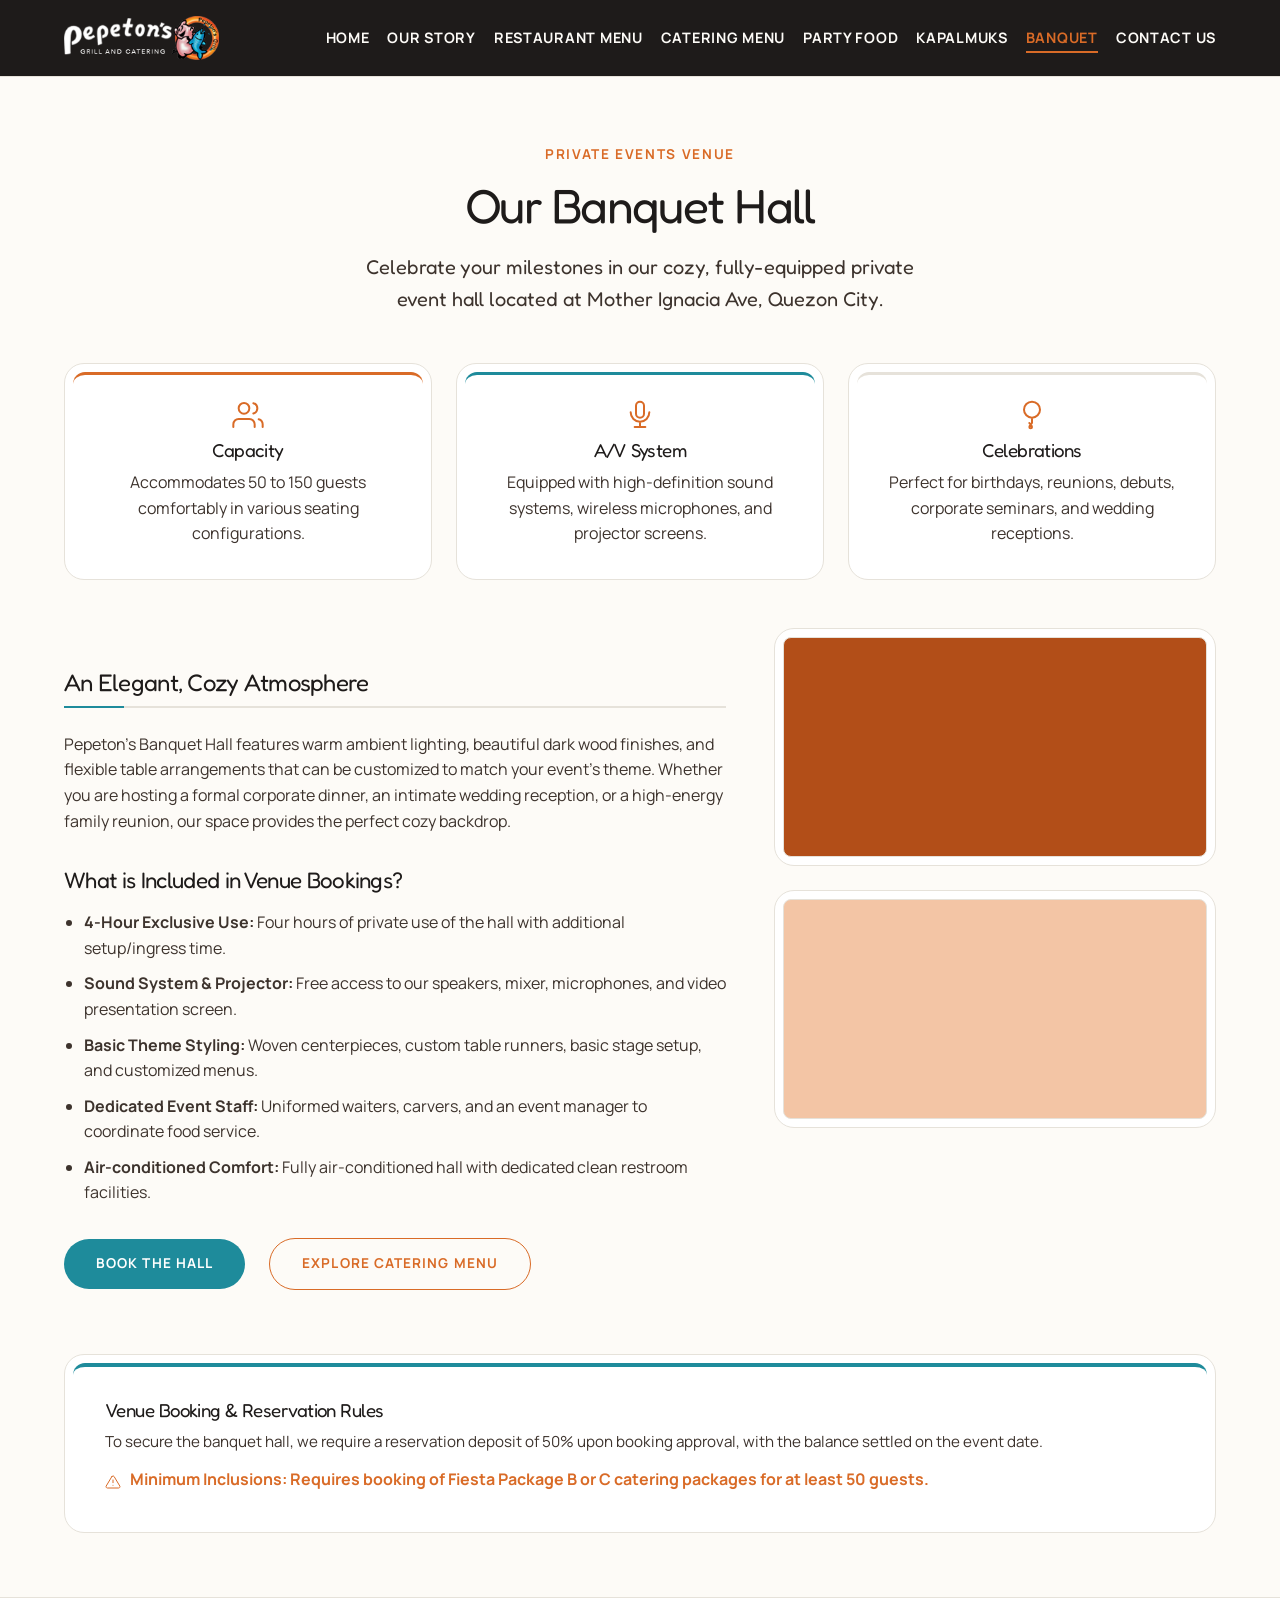
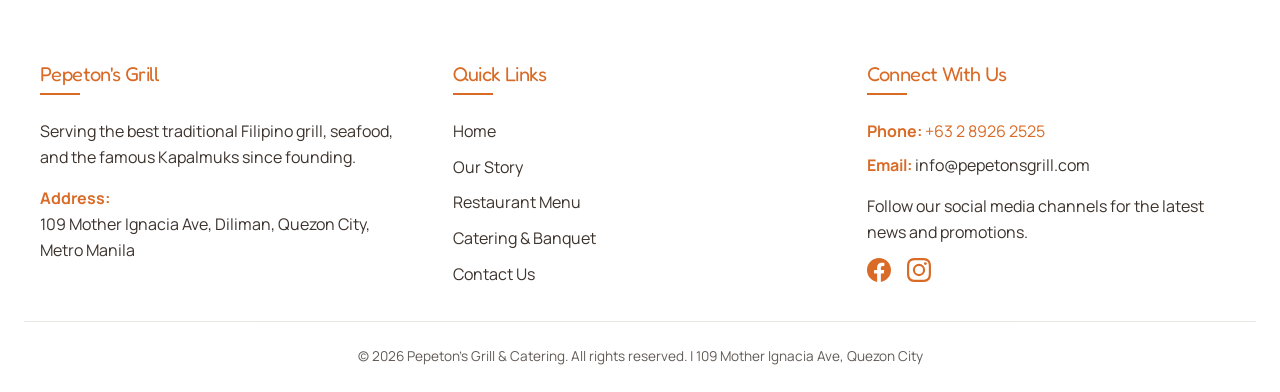
==== banquet.html @ 1246f4df "first commit" ====
<!DOCTYPE html>
<html lang="en">
<head>
  <meta charset="UTF-8">
  <meta name="viewport" content="width=device-width, initial-scale=1.0">
  <title>Banquet Hall & Event Hosting | Pepeton's Quezon City</title>
  <meta name="description" content="Host your private events at Pepeton's Banquet Hall in Quezon City. Perfect for debuts, reunions, seminars, and wedding banquets. Capacity up to 150 guests.">
  
  <link rel="preconnect" href="https://fonts.googleapis.com">
  <link rel="preconnect" href="https://fonts.gstatic.com" crossorigin>
  <link href="https://fonts.googleapis.com/css2?family=Fredoka:wght@400;600;700&family=Manrope:wght@400;700&display=swap" rel="stylesheet">
  
  <link rel="stylesheet" href="css/style.css">
</head>
<body>

  <!-- Top Sticky Header -->
  <header>
    <div class="nav-container">
      <a href="index.html" class="nav-logo" id="headerLogoLink">
        <img src="assets/logo.png" alt="Pepeton's Logo">
      </a>
      
      <button class="mobile-nav-toggle" id="mobileNavToggle" aria-label="Toggle navigation">
        <span></span>
        <span></span>
        <span></span>
      </button>

      <ul class="nav-links" id="navLinks">
        <li><a href="index.html">Home</a></li>
        <li><a href="our-story.html">Our Story</a></li>
        <li><a href="menu/restaurant.html">Restaurant Menu</a></li>
        <li><a href="menu/catering.html">Catering Menu</a></li>
        <li><a href="menu/party-food.html">Party Food</a></li>
        <li><a href="kapalmuks.html">Kapalmuks</a></li>
        <li><a href="banquet.html" class="active">Banquet</a></li>
        <li><a href="contact.html">Contact Us</a></li>
      </ul>
    </div>
  </header>

  <!-- Page Content -->
  <main>
    <section style="text-align: center; margin-bottom: 48px;">
      <span class="text-gold text-uppercase-label">Private Events Venue</span>
      <h1 style="font-size: 3rem; margin-top: 8px;">Our Banquet Hall</h1>
      <p style="font-family: var(--font-display); font-size: 1.25rem; max-width: 600px; margin: 16px auto 0; color: var(--color-body-cream);">
        Celebrate your milestones in our cozy, fully-equipped private event hall located at Mother Ignacia Ave, Quezon City.
      </p>
    </section>

    <!-- Venue Capacity & Stats -->
    <section class="content-grid" style="grid-template-columns: repeat(auto-fit, minmax(280px, 1fr)); gap: 24px; margin-bottom: 48px;">
      <div class="bezel-wrapper">
        <div class="card" style="text-align: center; padding: 24px; border-top: 3px solid var(--color-header-gold) !important; align-items: center;">
          <svg viewBox="0 0 24 24" fill="none" stroke="currentColor" stroke-width="1.5" stroke-linecap="round" stroke-linejoin="round" style="width: 32px; height: 32px; color: var(--color-header-gold); margin-bottom: 8px;"><path d="M17 21v-2a4 4 0 0 0-4-4H5a4 4 0 0 0-4 4v2M9 11a4 4 0 1 0 0-8 4 4 0 0 0 0 8zM23 21v-2a4 4 0 0 0-3-3.87M16 3.13a4 4 0 0 1 0 7.75"/></svg>
          <h3>Capacity</h3>
          <p style="margin-top: 8px;">Accommodates 50 to 150 guests comfortably in various seating configurations.</p>
        </div>
      </div>
      <div class="bezel-wrapper">
        <div class="card" style="text-align: center; padding: 24px; border-top: 3px solid var(--color-section-red) !important; align-items: center;">
          <svg viewBox="0 0 24 24" fill="none" stroke="currentColor" stroke-width="1.5" stroke-linecap="round" stroke-linejoin="round" style="width: 32px; height: 32px; color: var(--color-header-gold); margin-bottom: 8px;"><rect x="9" y="2" width="6" height="12" rx="3"/><path d="M5 10a7 7 0 0 0 14 0M12 17v4M8 21h8"/></svg>
          <h3>A/V System</h3>
          <p style="margin-top: 8px;">Equipped with high-definition sound systems, wireless microphones, and projector screens.</p>
        </div>
      </div>
      <div class="bezel-wrapper">
        <div class="card" style="text-align: center; padding: 24px; border-top: 3px solid var(--color-brown-mid) !important; align-items: center;">
          <svg viewBox="0 0 24 24" fill="none" stroke="currentColor" stroke-width="1.5" stroke-linecap="round" stroke-linejoin="round" style="width: 32px; height: 32px; color: var(--color-header-gold); margin-bottom: 8px;"><path d="M12 14a6 6 0 1 0 0-12 6 6 0 0 0 0 12zM12 14v4M12 18s-2 2-2 3c0 .5.5 1 1 1s1-.5 1-1c0-1-2-3-2-3"/></svg>
          <h3>Celebrations</h3>
          <p style="margin-top: 8px;">Perfect for birthdays, reunions, debuts, corporate seminars, and wedding receptions.</p>
        </div>
      </div>
    </section>

    <!-- Venue Details & Image Placeholders (Respecting blank placeholders request) -->
    <section class="content-grid" style="grid-template-columns: 1.2fr 0.8fr; gap: 48px; align-items: start; margin-bottom: 64px;">
      <div>
        <h2 class="menu-section-title">An Elegant, Cozy Atmosphere</h2>
        <p style="margin-bottom: 20px;">
          Pepeton's Banquet Hall features warm ambient lighting, beautiful dark wood finishes, and flexible table arrangements that can be customized to match your event's theme. Whether you are hosting a formal corporate dinner, an intimate wedding reception, or a high-energy family reunion, our space provides the perfect cozy backdrop.
        </p>

        <h3 style="margin: 32px 0 16px; font-size: 1.4rem;">What is Included in Venue Bookings?</h3>
        <ul style="margin-bottom: 32px; padding-left: 20px;">
          <li style="margin-bottom: 10px;"><strong>4-Hour Exclusive Use:</strong> Four hours of private use of the hall with additional setup/ingress time.</li>
          <li style="margin-bottom: 10px;"><strong>Sound System & Projector:</strong> Free access to our speakers, mixer, microphones, and video presentation screen.</li>
          <li style="margin-bottom: 10px;"><strong>Basic Theme Styling:</strong> Woven centerpieces, custom table runners, basic stage setup, and customized menus.</li>
          <li style="margin-bottom: 10px;"><strong>Dedicated Event Staff:</strong> Uniformed waiters, carvers, and an event manager to coordinate food service.</li>
          <li style="margin-bottom: 10px;"><strong>Air-conditioned Comfort:</strong> Fully air-conditioned hall with dedicated clean restroom facilities.</li>
        </ul>

        <div style="display: flex; gap: 24px; align-items: center;">
          <a href="contact.html?type=banquet" class="btn btn-primary">Book the Hall</a>
          <a href="menu/catering.html" class="btn btn-secondary">Explore Catering Menu</a>
        </div>
      </div>

      <!-- Photo Gallery Blank Placeholders -->
      <div style="display: flex; flex-direction: column; gap: 24px;">
        <div class="bezel-wrapper">
          <div class="image-placeholder" style="min-height: 220px; background-color: #B24E18;"></div>
        </div>

        <div class="bezel-wrapper">
          <div class="image-placeholder" style="min-height: 220px; background-color: #F3C5A5;"></div>
        </div>
      </div>
    </section>

    <!-- Booking Guidelines Card -->
    <div class="bezel-wrapper">
      <section class="card" style="border-top: 4px solid var(--color-section-red) !important; margin-bottom: 0; background-color: var(--color-maroon-bg);">
        <h3>Venue Booking & Reservation Rules</h3>
        <p style="margin-top: 8px; font-size: 0.95rem;">
          To secure the banquet hall, we require a reservation deposit of 50% upon booking approval, with the balance settled on the event date.
        </p>
        <p style="margin-top: 12px; font-weight: bold; color: var(--color-header-gold);">
          <svg viewBox="0 0 24 24" fill="none" stroke="currentColor" stroke-width="1.5" stroke-linecap="round" stroke-linejoin="round" style="width: 16px; height: 16px; color: var(--color-header-gold); display: inline-block; vertical-align: text-bottom; margin-right: 6px;"><path d="M10.29 3.86L1.82 18a2 2 0 0 0 1.71 3h16.94a2 2 0 0 0 1.71-3L13.71 3.86a2 2 0 0 0-3.42 0zM12 9v4M12 17h.01"/></svg> Minimum Inclusions: Requires booking of Fiesta Package B or C catering packages for at least 50 guests.
        </p>
      </section>
    </div>
  </main>

  <!-- Footer -->
  <footer>
    <div class="footer-grid">
      <div class="footer-col">
        <h3 class="text-gold">Pepeton's Grill</h3>
        <p>Serving the best traditional Filipino grill, seafood, and the famous Kapalmuks since founding.</p>
        <p style="margin-top: 16px;"><strong class="text-gold">Address:</strong><br>109 Mother Ignacia Ave, Diliman, Quezon City, Metro Manila</p>
      </div>
      
      <div class="footer-col">
        <h3 class="text-gold">Quick Links</h3>
        <ul>
          <li><a href="index.html">Home</a></li>
          <li><a href="our-story.html">Our Story</a></li>
          <li><a href="menu/restaurant.html">Restaurant Menu</a></li>
          <li><a href="menu/catering.html">Catering & Banquet</a></li>
          <li><a href="contact.html">Contact Us</a></li>
        </ul>
      </div>

      <div class="footer-col">
        <h3 class="text-gold">Connect With Us</h3>
        <p><strong class="text-gold">Phone:</strong> <a href="tel:+63289262525" class="text-gold">+63 2 8926 2525</a></p>
        <p><strong class="text-gold">Email:</strong> info@pepetonsgrill.com</p>
        <p style="margin-top: 16px;">Follow our social media channels for the latest news and promotions.</p>
        <p style="margin-top: 12px; display: flex; gap: 16px; align-items: center;">
          <a href="https://facebook.com" target="_blank" rel="noopener" class="text-gold" aria-label="Facebook" style="display: flex; align-items: center;">
            <svg viewBox="0 0 24 24" fill="currentColor" style="width: 24px; height: 24px; transition: transform 0.2s;" onmouseover="this.style.transform='scale(1.1)'" onmouseout="this.style.transform='scale(1)'">
              <path d="M24 12.073c0-6.627-5.373-12-12-12s-12 5.373-12 12c0 5.99 4.388 10.954 10.125 11.854v-8.385H7.078v-3.47h3.047V9.43c0-3.007 1.792-4.669 4.533-4.669 1.312 0 2.686.235 2.686.235v2.953H15.83c-1.491 0-1.956.925-1.956 1.874v2.25h3.328l-.532 3.47h-2.796v8.385C19.612 23.027 24 18.062 24 12.073z"/>
            </svg>
          </a>
          <a href="https://instagram.com" target="_blank" rel="noopener" class="text-gold" aria-label="Instagram" style="display: flex; align-items: center;">
            <svg viewBox="0 0 24 24" fill="currentColor" style="width: 24px; height: 24px; transition: transform 0.2s;" onmouseover="this.style.transform='scale(1.1)'" onmouseout="this.style.transform='scale(1)'">
              <path d="M12 2.163c3.204 0 3.584.012 4.85.07 3.252.148 4.771 1.691 4.919 4.919.058 1.265.069 1.645.069 4.849 0 3.205-.012 3.584-.069 4.849-.149 3.225-1.664 4.771-4.919 4.919-1.266.058-1.644.07-4.85.07-3.204 0-3.584-.012-4.849-.07-3.26-.149-4.771-1.699-4.919-4.92-.058-1.265-.07-1.644-.07-4.849 0-3.204.013-3.583.07-4.849.149-3.227 1.664-4.771 4.919-4.919 1.266-.057 1.645-.069 4.849-.069zM12 0C8.741 0 8.333.014 7.053.072 2.695.272.273 2.69.073 7.051.014 8.333 0 8.741 0 12c0 3.259.014 3.668.072 4.948.2 4.358 2.618 6.78 6.98 6.98 1.281.058 1.689.072 4.948.072 3.259 0 3.668-.014 4.948-.072 4.354-.2 6.782-2.618 6.979-6.98.059-1.28.073-1.689.073-4.948 0-3.259-.014-3.667-.072-4.947-.196-4.354-2.617-6.78-6.979-6.98C15.668.014 15.259 0 12 0zm0 5.838a6.162 6.162 0 1 0 0 12.324 6.162 6.162 0 0 0 0-12.324zM12 16a4 4 0 1 1 0-8 4 4 0 0 1 0 8zm6.406-11.845a1.44 1.44 0 1 0 0 2.881 1.44 1.44 0 0 0 0-2.881z"/>
            </svg>
          </a>
        </p>
      </div>
    </div>
    <div class="footer-bottom">
      &copy; 2026 Pepeton's Grill & Catering. All rights reserved. | 109 Mother Ignacia Ave, Quezon City
    </div>
  </footer>

  <script src="js/main.js"></script>
</body>
</html>
---- css/style.css ----
/* Core Design Tokens */
:root {
  /* Colors */
  --color-bg-dark: #FDFBF7; /* Premium off-white paper canvas */
  --color-maroon-bg: #FFFFFF; /* Pure white containers/header/footer */
  --color-brown-mid: #E6E2DA; /* Light warm-gray borders/dividers */
  --color-header-gold: #D96B27; /* Muted Logo Orange */
  --color-body-cream: #3D332D; /* Elegant dark charcoal-brown for readable text */
  --color-price-white: #1E1B1A; /* Very dark charcoal from logo background */
  --color-section-red: #1E8B9B; /* Muted Logo Fish Teal-Blue */
  --color-warm-orange: #D96B27; /* Muted Logo Orange */
  --color-heart-accent: #D67080; /* Muted Logo Pig Pink */
  --color-divider-brown: #C4B0A0; /* Soft sand divider */

  /* Spacing Scale (4pt base) */
  --space-xs: 4px;
  --space-sm: 8px;
  --space-md: 16px;
  --space-lg: 24px;
  --space-xl: 48px;
  --space-xxl: 64px;
  --space-xxxl: 96px;

  /* Fonts */
  --font-display: 'Fredoka', 'Manrope', sans-serif;
  --font-body: 'Manrope', sans-serif;

  /* Motion Curves */
  --motion-ease-standard: cubic-bezier(0.32, 0.72, 0, 1);



  /* Border Radii */
  --radius-sm: 4px;
  --radius-md: 8px;
  --radius-lg: 16px;
}

/* Global Reset & Base Styling */
* {
  box-sizing: border-box;
  margin: 0;
  padding: 0;
}

body {
  background-color: var(--color-bg-dark);
  color: var(--color-body-cream);
  font-family: var(--font-body);
  font-size: 16px;
  line-height: 1.6;
  -webkit-font-smoothing: antialiased;
  font-optical-sizing: auto;
  font-kerning: normal;
}

/* Typography Utility Classes */
h1, h2, h3, h4, h5, h6 {
  font-family: var(--font-display);
  font-weight: 400;
  color: var(--color-price-white);
  text-wrap: balance;
  letter-spacing: -0.03em;
  line-height: 1.25;
}

.text-price {
  color: var(--color-price-white);
  font-family: var(--font-display);
  font-weight: 400;
}

.text-gold {
  color: var(--color-header-gold);
}

.text-red {
  color: var(--color-section-red);
}

.text-uppercase-label {
  font-size: 0.85rem;
  font-weight: 700;
  letter-spacing: 0.12em; /* Open tracking for small uppercase labels */
  text-transform: uppercase;
}

a {
  color: inherit;
  text-decoration: none;
  transition: color 0.2s cubic-bezier(0.4, 0, 0.2, 1);
}

/* Keyboard Accessible Focus States */
a:focus-visible, 
button:focus-visible, 
input:focus-visible, 
select:focus-visible, 
textarea:focus-visible {
  outline: 2px solid var(--color-header-gold);
  outline-offset: 4px;
}

/* Prose Line Length Containment */
.container-prose {
  max-width: 70ch;
  margin-left: auto;
  margin-right: auto;
}

.container-prose p {
  margin-bottom: var(--space-md);
}

/* Header & Navigation */
header {
  position: sticky;
  top: 0;
  z-index: 100;
  background-color: var(--color-price-white);
  border-bottom: 1px solid var(--color-brown-mid);
}

.nav-container {
  display: flex;
  justify-content: space-between;
  align-items: center;
  max-width: 1200px;
  margin: 0 auto;
  padding: var(--space-md) var(--space-lg);
}

.nav-logo {
  display: flex;
  align-items: center;
  transition: transform 0.3s var(--motion-ease-standard);
}

.nav-logo:hover {
  transform: scale(1.02);
}

.nav-logo img {
  height: 44px; /* Slightly smaller to fit inside the padded badge */
  width: auto;
  display: block;
}

.nav-links {
  display: flex;
  gap: 18px;
  list-style: none;
  align-items: center;
}

.nav-links a {
  color: var(--color-bg-dark);
  font-size: 0.9rem;
  font-weight: 700;
  text-transform: uppercase;
  letter-spacing: 0.05em;
  padding: var(--space-xs) 0;
  border-bottom: 2px solid transparent;
  white-space: nowrap;
}

.nav-links a:hover,
.nav-links a.active {
  color: var(--color-header-gold);
  border-bottom-color: var(--color-header-gold);
}

/* Mobile Nav Toggle */
.mobile-nav-toggle {
  display: none;
  background: none;
  border: none;
  cursor: pointer;
  padding: var(--space-sm);
}

.mobile-nav-toggle span {
  display: block;
  width: 24px;
  height: 2px;
  background-color: var(--color-header-gold);
  margin: 5px 0;
  transition: 0.3s;
}

/* Page Layouts & Containers */
main {
  max-width: 1200px;
  margin: 0 auto;
  padding: var(--space-xxl) var(--space-lg);
}

section {
  margin-bottom: var(--space-xxl);
}

/* Footer styling */
footer {
  background-color: var(--color-maroon-bg);
  border-top: 1px solid var(--color-brown-mid);
  padding: var(--space-xxl) var(--space-lg) var(--space-lg);
}

.footer-grid {
  display: grid;
  grid-template-columns: repeat(auto-fit, minmax(250px, 1fr));
  gap: 40px;
  max-width: 1200px;
  margin: 0 auto;
}

.footer-col h3 {
  font-size: 1.25rem;
  margin-bottom: var(--space-lg);
  position: relative;
  padding-bottom: var(--space-sm);
}

.footer-col h3::after {
  content: '';
  position: absolute;
  left: 0;
  bottom: 0;
  width: 40px;
  height: 2px;
  background-color: var(--color-header-gold);
}

.footer-col p, .footer-col ul {
  color: var(--color-body-cream);
  margin-bottom: var(--space-sm);
}

.footer-col ul {
  list-style: none;
}

.footer-col ul li {
  margin-bottom: 10px;
}

.footer-col ul li a:hover {
  color: var(--color-header-gold);
}

.footer-bottom {
  text-align: center;
  padding-top: var(--space-lg);
  margin-top: var(--space-lg);
  border-top: 1px solid var(--color-brown-mid);
  font-size: 0.85rem;
  color: var(--color-body-cream);
  opacity: 0.8;
}

/* Interactive Components */
.btn {
  display: inline-block;
  font-family: var(--font-body);
  font-size: 0.85rem;
  font-weight: 700;
  text-transform: uppercase;
  letter-spacing: 0.08em;
  padding: 14px 32px;
  border-radius: 50px; /* Fully rounded pill per high-end design */
  cursor: pointer;
  text-align: center;
  transition: all 0.4s var(--motion-ease-standard);
  border: none;
}

.btn-primary {
  background-color: var(--color-section-red);
  color: #FFFFFF;
}

.btn-primary:hover {
  background-color: var(--color-warm-orange);
  transform: scale(1.02);
}

.btn-primary:active {
  transform: scale(0.98);
}

.btn-secondary {
  background-color: transparent;
  color: var(--color-header-gold);
  border: 1px solid var(--color-header-gold);
}

.btn-secondary:hover {
  background-color: var(--color-header-gold);
  color: var(--color-bg-dark);
  transform: scale(1.02);
}

.btn-secondary:active {
  transform: scale(0.98);
}

.image-placeholder {
  display: flex;
  flex-direction: column;
  align-items: center;
  justify-content: center;
  background-color: var(--color-maroon-bg);
  border: 1px solid var(--color-brown-mid);
  border-radius: var(--radius-md);
  padding: 0;
  text-align: center;
  min-height: 250px;
  width: 100%;
  position: relative;
  overflow: hidden;
  transition: border-color 0.2s;
}

.image-placeholder:hover {
  border-color: var(--color-header-gold);
}


/* Hero Section */
.hero {
  display: grid;
  grid-template-columns: 1fr 1fr;
  gap: var(--space-xl);
  align-items: center;
  padding: var(--space-xl) 0;
  border-bottom: 1px solid var(--color-brown-mid);
}

.hero-content h1 {
  font-size: clamp(2.5rem, 6vw, 4.5rem);
  margin-bottom: var(--space-lg);
  line-height: 1.1;
}

.hero-tagline {
  font-size: 1.25rem;
  color: var(--color-body-cream);
  margin-bottom: var(--space-xl);
  font-family: var(--font-display);
}

.hero-actions {
  display: flex;
  gap: var(--space-md);
  flex-wrap: wrap;
  margin-bottom: var(--space-xl);
}

.hero-operating-info {
  display: flex;
  gap: var(--space-lg);
  font-size: 0.9rem;
  border-top: 1px solid var(--color-brown-mid);
  padding-top: var(--space-lg);
  opacity: 0.9;
}

/* Cards & Layouts */
.content-grid {
  display: grid;
  grid-template-columns: repeat(auto-fit, minmax(320px, 1fr));
  gap: var(--space-lg);
}

.card {
  background-color: var(--color-maroon-bg);
  border: 1px solid var(--color-brown-mid);
  border-radius: var(--radius-md);
  padding: 32px;
  display: flex;
  flex-direction: column;
  transition: transform 0.4s var(--motion-ease-standard), border-color 0.4s var(--motion-ease-standard);
}

.card:hover {
  transform: translateY(-4px);
  border-color: var(--color-header-gold);
}

.card-title {
  margin-bottom: var(--space-md);
  font-size: 1.4rem;
}

.card-content {
  flex-grow: 1;
  margin-bottom: var(--space-lg);
}

/* Menus & Lists */
.menu-tabs {
  display: flex;
  justify-content: center;
  gap: var(--space-md);
  margin-bottom: 40px;
  flex-wrap: wrap;
  border-bottom: 1px solid var(--color-brown-mid);
  padding-bottom: var(--space-md);
}

.menu-tab-btn {
  background: none;
  border: none;
  font-family: var(--font-body);
  font-size: 1rem;
  font-weight: 700;
  color: var(--color-body-cream);
  padding: var(--space-sm) var(--space-md);
  cursor: pointer;
  transition: 0.2s;
  border-bottom: 2px solid transparent;
}

.menu-tab-btn.active,
.menu-tab-btn:hover {
  color: var(--color-header-gold);
  border-bottom-color: var(--color-header-gold);
}

.menu-section-title {
  margin: 40px 0 var(--space-lg);
  border-bottom: 2px solid var(--color-brown-mid);
  padding-bottom: var(--space-sm);
  position: relative;
}

.menu-section-title::after {
  content: '';
  position: absolute;
  left: 0;
  bottom: -2px;
  width: 60px;
  height: 2px;
  background-color: var(--color-section-red);
}

.menu-grid {
  display: grid;
  grid-template-columns: 1fr 1fr;
  gap: var(--space-lg);
}

.menu-item {
  display: flex;
  justify-content: space-between;
  gap: var(--space-md);
  border-bottom: 1px dashed var(--color-brown-mid);
  padding-bottom: var(--space-md);
  margin-bottom: var(--space-md);
}

.menu-item-info {
  flex-grow: 1;
  max-width: 80%;
}

.menu-item-name {
  font-family: var(--font-display);
  font-size: 1.15rem;
  color: var(--color-price-white);
  margin-bottom: var(--space-xs);
}

.menu-item-desc {
  font-size: 0.9rem;
  opacity: 0.85;
}

.menu-item-price {
  font-size: 1.15rem;
  font-weight: 700;
  white-space: nowrap;
}

/* Catering and Banquet Package Tiers */
.package-card {
  border-top: 4px solid var(--color-header-gold);
}

.package-price {
  font-size: 2rem;
  color: var(--color-header-gold);
  margin: var(--space-md) 0;
  font-family: var(--font-display);
}

.package-features {
  list-style: none;
  margin-bottom: var(--space-lg);
}

.package-features li {
  margin-bottom: 10px;
  padding-left: 24px;
  position: relative;
}

.package-features li::before {
  content: '✓';
  position: absolute;
  left: 0;
  color: var(--color-header-gold);
  font-weight: bold;
}

/* Contact Form & Input Styles */
.contact-container {
  display: grid;
  grid-template-columns: 1fr 1fr;
  gap: var(--space-xl);
}

.form-group {
  margin-bottom: var(--space-lg);
}

.form-group label {
  display: block;
  font-family: var(--font-body);
  font-size: 0.9rem;
  font-weight: 700;
  text-transform: uppercase;
  letter-spacing: 0.05em;
  margin-bottom: var(--space-sm);
  color: var(--color-body-cream);
}

.form-control {
  width: 100%;
  background-color: var(--color-bg-dark);
  border: 1px solid var(--color-brown-mid);
  color: var(--color-body-cream);
  padding: 12px 16px;
  font-family: var(--font-body);
  font-size: 1rem;
  border-radius: var(--radius-sm);
  transition: border-color 0.2s;
}

.form-control:focus {
  outline: none;
  border-color: var(--color-header-gold);
}

select.form-control {
  appearance: none;
  background-image: url("data:image/svg+xml,%3Csvg xmlns='http://www.w3.org/2000/svg' width='12' height='12' fill='%23D96B27' viewBox='0 0 16 16'%3E%3Cpath d='M7.247 11.14 2.451 5.658C1.885 5.013 2.345 4 3.204 4h9.592a1 1 0 0 1 .753 1.659l-4.796 5.48a1 1 0 0 1-1.506 0z'/%3E%3C/svg%3E");
  background-repeat: no-repeat;
  background-position: calc(100% - 16px) center;
  padding-right: 40px;
}

.alert-success {
  background-color: var(--color-maroon-bg);
  border: 1px solid var(--color-header-gold);
  color: var(--color-body-cream);
  padding: var(--space-md);
  border-radius: var(--radius-sm);
  margin-bottom: var(--space-lg);
  text-align: center;
  font-weight: bold;
}

/* Map Section */
.map-responsive {
  overflow: hidden;
  padding-bottom: 56.25%;
  position: relative;
  height: 0;
  border: 1px solid var(--color-brown-mid);
  border-radius: var(--radius-md);
}

.map-responsive iframe {
  left: 0;
  top: 0;
  height: 100%;
  width: 100%;
  position: absolute;
}

/* Mobile & Tablet Responsiveness */
@media (max-width: 1200px) and (min-width: 1025px) {
  .nav-container {
    padding: var(--space-md) var(--space-md);
  }
  .nav-logo img {
    height: 38px;
  }
  .nav-links {
    gap: 12px;
  }
  .nav-links a {
    font-size: 0.85rem;
  }
}

@media (max-width: 1024px) {
  .nav-links {
    display: none; /* Collapses on mobile */
    flex-direction: column;
    position: absolute;
    top: 100%;
    left: 0;
    width: 100%;
    background-color: var(--color-price-white);
    border-bottom: 1px solid var(--color-brown-mid);
    padding: var(--space-lg);
    gap: var(--space-md);
  }

  .nav-links.active {
    display: flex;
  }

  .mobile-nav-toggle {
    display: block;
  }

  .nav-logo img {
    height: 36px;
  }

  .hero {
    grid-template-columns: 1fr;
    text-align: center;
    gap: var(--space-lg);
  }
  
  .hero-actions {
    justify-content: center;
  }
  
  .hero-operating-info {
    justify-content: center;
  }

  .contact-container {
    grid-template-columns: 1fr;
    gap: var(--space-lg);
  }
}

@media (max-width: 768px) {
  .menu-grid {
    grid-template-columns: 1fr;
  }
  
  main {
    padding: var(--space-lg) var(--space-md);
  }
}

/* Bento Grid Layout System */
.bento-grid {
  display: grid;
  grid-template-columns: repeat(3, 1fr);
  gap: 24px;
}

.bento-col-2 {
  grid-column: span 2;
}

.bento-row-2 {
  grid-row: span 2;
}

/* Double-Bezel Concentric Structural Panels */
.bezel-wrapper {
  border: 1px solid var(--color-brown-mid);
  padding: 8px;
  border-radius: 20px;
  background-color: var(--color-maroon-bg);
  box-sizing: border-box;
  transition: border-color 0.3s cubic-bezier(0.32, 0.72, 0, 1);
}

.bezel-wrapper:hover {
  border-color: var(--color-header-gold);
}

.bezel-wrapper .card {
  border: none;
  border-radius: 12px;
  height: 100%;
  margin-bottom: 0;
}

.bezel-inner-form {
  background-color: var(--color-bg-dark);
  border-radius: 12px;
  padding: 32px;
}

@media (max-width: 1024px) {
  .bento-grid {
    grid-template-columns: 1fr;
    gap: 16px;
  }
  
  .bento-col-2 {
    grid-column: span 1;
  }
  
  .bento-row-2 {
    grid-row: span 1;
  }
  
  .bento-flex-mobile {
    flex-direction: column !important;
  }
  
  .bento-flex-mobile > div {
    width: 100% !important;
  }
}
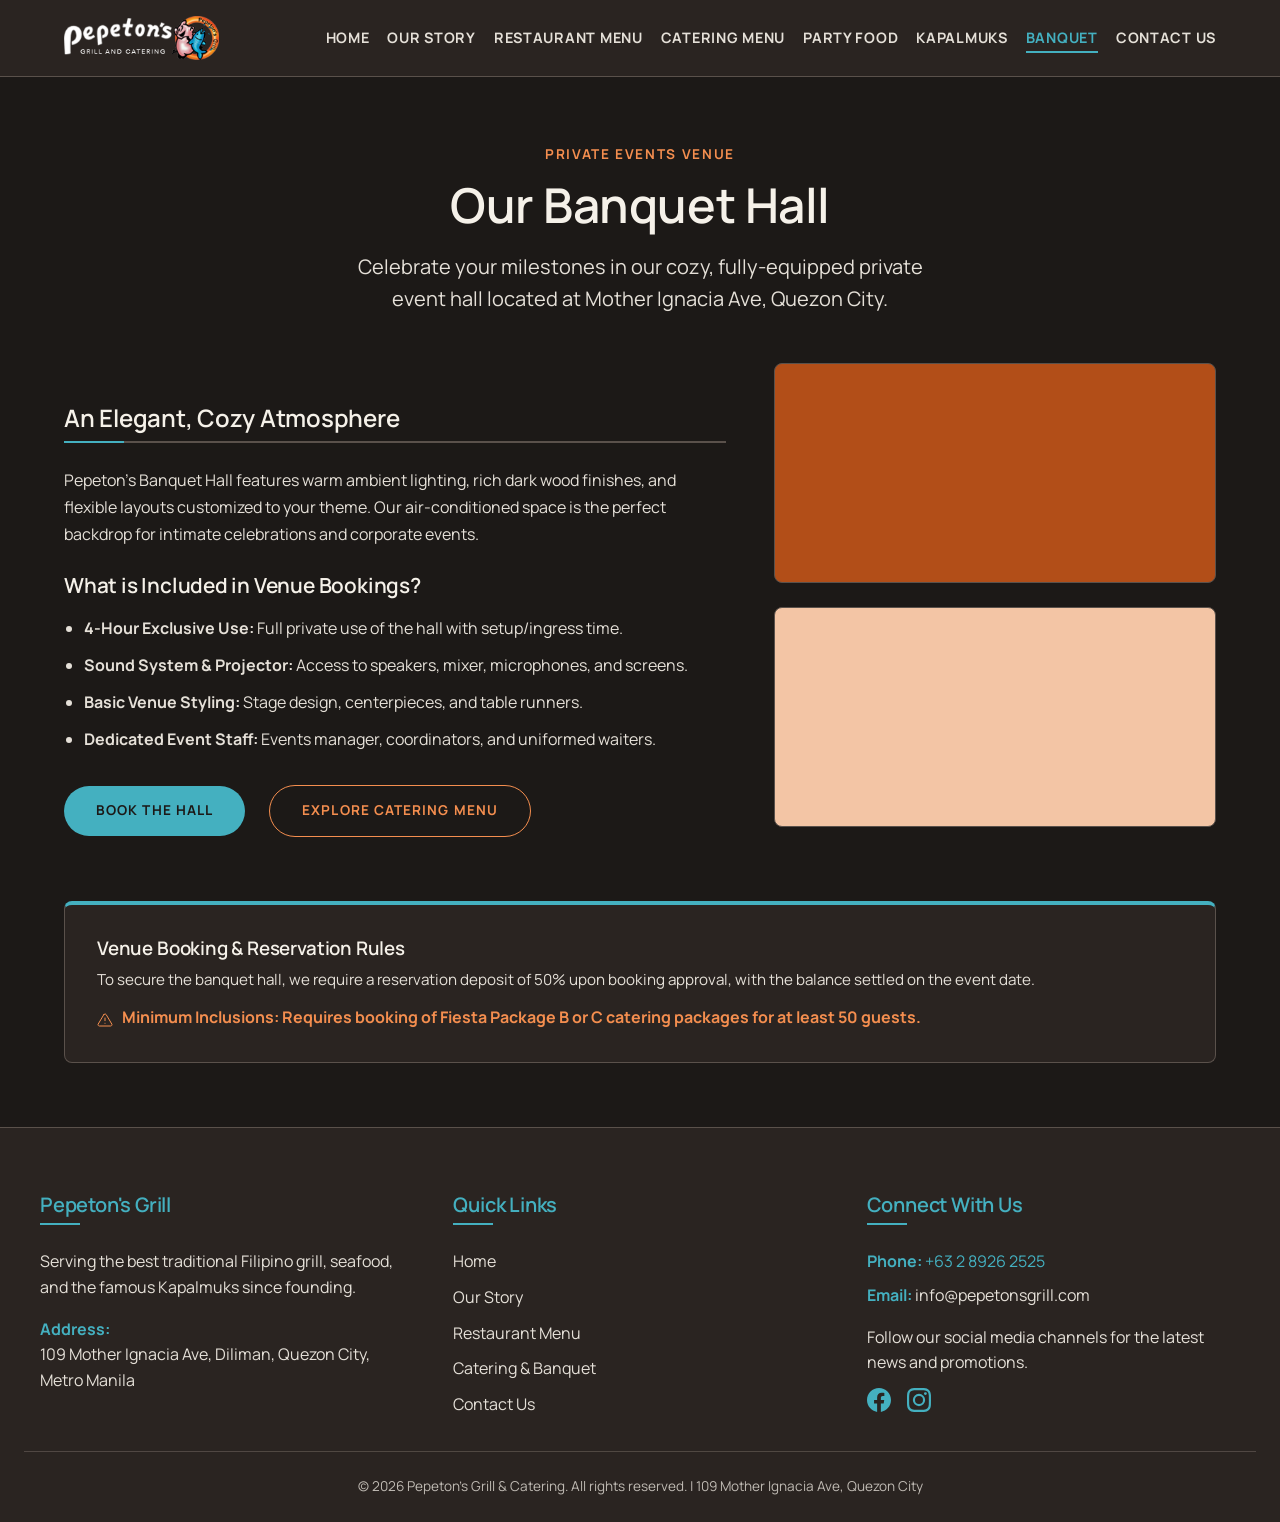
==== commit b0ddf2f2: "updated hero section" ====
--- a/banquet.html
+++ b/banquet.html
@@ -8,7 +8,7 @@
   
   <link rel="preconnect" href="https://fonts.googleapis.com">
   <link rel="preconnect" href="https://fonts.gstatic.com" crossorigin>
-  <link href="https://fonts.googleapis.com/css2?family=Fredoka:wght@400;600;700&family=Manrope:wght@400;700&display=swap" rel="stylesheet">
+  <link href="https://fonts.googleapis.com/css2?family=Manrope:wght@400;500;600;700;800&display=swap" rel="stylesheet">
   
   <link rel="stylesheet" href="css/style.css">
 </head>
@@ -50,49 +50,23 @@
       </p>
     </section>
 
-    <!-- Venue Capacity & Stats -->
-    <section class="content-grid" style="grid-template-columns: repeat(auto-fit, minmax(280px, 1fr)); gap: 24px; margin-bottom: 48px;">
-      <div class="bezel-wrapper">
-        <div class="card" style="text-align: center; padding: 24px; border-top: 3px solid var(--color-header-gold) !important; align-items: center;">
-          <svg viewBox="0 0 24 24" fill="none" stroke="currentColor" stroke-width="1.5" stroke-linecap="round" stroke-linejoin="round" style="width: 32px; height: 32px; color: var(--color-header-gold); margin-bottom: 8px;"><path d="M17 21v-2a4 4 0 0 0-4-4H5a4 4 0 0 0-4 4v2M9 11a4 4 0 1 0 0-8 4 4 0 0 0 0 8zM23 21v-2a4 4 0 0 0-3-3.87M16 3.13a4 4 0 0 1 0 7.75"/></svg>
-          <h3>Capacity</h3>
-          <p style="margin-top: 8px;">Accommodates 50 to 150 guests comfortably in various seating configurations.</p>
-        </div>
-      </div>
-      <div class="bezel-wrapper">
-        <div class="card" style="text-align: center; padding: 24px; border-top: 3px solid var(--color-section-red) !important; align-items: center;">
-          <svg viewBox="0 0 24 24" fill="none" stroke="currentColor" stroke-width="1.5" stroke-linecap="round" stroke-linejoin="round" style="width: 32px; height: 32px; color: var(--color-header-gold); margin-bottom: 8px;"><rect x="9" y="2" width="6" height="12" rx="3"/><path d="M5 10a7 7 0 0 0 14 0M12 17v4M8 21h8"/></svg>
-          <h3>A/V System</h3>
-          <p style="margin-top: 8px;">Equipped with high-definition sound systems, wireless microphones, and projector screens.</p>
-        </div>
-      </div>
-      <div class="bezel-wrapper">
-        <div class="card" style="text-align: center; padding: 24px; border-top: 3px solid var(--color-brown-mid) !important; align-items: center;">
-          <svg viewBox="0 0 24 24" fill="none" stroke="currentColor" stroke-width="1.5" stroke-linecap="round" stroke-linejoin="round" style="width: 32px; height: 32px; color: var(--color-header-gold); margin-bottom: 8px;"><path d="M12 14a6 6 0 1 0 0-12 6 6 0 0 0 0 12zM12 14v4M12 18s-2 2-2 3c0 .5.5 1 1 1s1-.5 1-1c0-1-2-3-2-3"/></svg>
-          <h3>Celebrations</h3>
-          <p style="margin-top: 8px;">Perfect for birthdays, reunions, debuts, corporate seminars, and wedding receptions.</p>
-        </div>
-      </div>
-    </section>
-
-    <!-- Venue Details & Image Placeholders (Respecting blank placeholders request) -->
+    <!-- Venue Details & Image Placeholders -->
     <section class="content-grid" style="grid-template-columns: 1.2fr 0.8fr; gap: 48px; align-items: start; margin-bottom: 64px;">
       <div>
         <h2 class="menu-section-title">An Elegant, Cozy Atmosphere</h2>
-        <p style="margin-bottom: 20px;">
-          Pepeton's Banquet Hall features warm ambient lighting, beautiful dark wood finishes, and flexible table arrangements that can be customized to match your event's theme. Whether you are hosting a formal corporate dinner, an intimate wedding reception, or a high-energy family reunion, our space provides the perfect cozy backdrop.
+        <p style="margin-bottom: 24px; line-height: 1.7;">
+          Pepeton's Banquet Hall features warm ambient lighting, rich dark wood finishes, and flexible layouts customized to your theme. Our air-conditioned space is the perfect backdrop for intimate celebrations and corporate events.
         </p>
 
-        <h3 style="margin: 32px 0 16px; font-size: 1.4rem;">What is Included in Venue Bookings?</h3>
-        <ul style="margin-bottom: 32px; padding-left: 20px;">
-          <li style="margin-bottom: 10px;"><strong>4-Hour Exclusive Use:</strong> Four hours of private use of the hall with additional setup/ingress time.</li>
-          <li style="margin-bottom: 10px;"><strong>Sound System & Projector:</strong> Free access to our speakers, mixer, microphones, and video presentation screen.</li>
-          <li style="margin-bottom: 10px;"><strong>Basic Theme Styling:</strong> Woven centerpieces, custom table runners, basic stage setup, and customized menus.</li>
-          <li style="margin-bottom: 10px;"><strong>Dedicated Event Staff:</strong> Uniformed waiters, carvers, and an event manager to coordinate food service.</li>
-          <li style="margin-bottom: 10px;"><strong>Air-conditioned Comfort:</strong> Fully air-conditioned hall with dedicated clean restroom facilities.</li>
+        <h3 style="margin: 24px 0 16px; font-size: 1.3rem;">What is Included in Venue Bookings?</h3>
+        <ul style="margin-bottom: 32px; padding-left: 20px; line-height: 1.8;">
+          <li style="margin-bottom: 8px;"><strong>4-Hour Exclusive Use:</strong> Full private use of the hall with setup/ingress time.</li>
+          <li style="margin-bottom: 8px;"><strong>Sound System & Projector:</strong> Access to speakers, mixer, microphones, and screens.</li>
+          <li style="margin-bottom: 8px;"><strong>Basic Venue Styling:</strong> Stage design, centerpieces, and table runners.</li>
+          <li style="margin-bottom: 8px;"><strong>Dedicated Event Staff:</strong> Events manager, coordinators, and uniformed waiters.</li>
         </ul>
 
-        <div style="display: flex; gap: 24px; align-items: center;">
+        <div style="display: flex; gap: 24px; align-items: center; margin-top: 24px;">
           <a href="contact.html?type=banquet" class="btn btn-primary">Book the Hall</a>
           <a href="menu/catering.html" class="btn btn-secondary">Explore Catering Menu</a>
         </div>
--- a/css/style.css
+++ b/css/style.css
@@ -1,16 +1,17 @@
 /* Core Design Tokens */
 :root {
   /* Colors */
-  --color-bg-dark: #FDFBF7; /* Premium off-white paper canvas */
-  --color-maroon-bg: #FFFFFF; /* Pure white containers/header/footer */
-  --color-brown-mid: #E6E2DA; /* Light warm-gray borders/dividers */
-  --color-header-gold: #D96B27; /* Muted Logo Orange */
-  --color-body-cream: #3D332D; /* Elegant dark charcoal-brown for readable text */
-  --color-price-white: #1E1B1A; /* Very dark charcoal from logo background */
-  --color-section-red: #1E8B9B; /* Muted Logo Fish Teal-Blue */
-  --color-warm-orange: #D96B27; /* Muted Logo Orange */
+  --color-bg-dark: #1C1917; /* Soft warm-charcoal canvas (reduces eye strain/glare) */
+  --color-maroon-bg: #2A2421; /* Warm dark-brown container background */
+  --color-brown-mid: #5A514B; /* Accessible midtone border */
+  --color-header-gold: #F48E4F; /* Light vibrant brand orange (passes 4.5:1 on dark) */
+  --color-header-gold-dark-bg: #F48E4F; /* Unified orange for dark mode */
+  --color-body-cream: #E5E0D8; /* Soft warm-cream readable text */
+  --color-price-white: #F5F1E9; /* Soft warm-white for headings (prevents stark halation) */
+  --color-section-red: #44B0C0; /* Light brand teal-blue (passes 4.5:1 on dark) */
+  --color-warm-orange: #FF9E60; /* Brighter orange for hover states */
   --color-heart-accent: #D67080; /* Muted Logo Pig Pink */
-  --color-divider-brown: #C4B0A0; /* Soft sand divider */
+  --color-divider-brown: #3D3530; /* Softer divider line */
 
   /* Spacing Scale (4pt base) */
   --space-xs: 4px;
@@ -22,7 +23,7 @@
   --space-xxxl: 96px;
 
   /* Fonts */
-  --font-display: 'Fredoka', 'Manrope', sans-serif;
+  --font-display: 'Manrope', sans-serif;
   --font-body: 'Manrope', sans-serif;
 
   /* Motion Curves */
@@ -57,17 +58,17 @@
 /* Typography Utility Classes */
 h1, h2, h3, h4, h5, h6 {
   font-family: var(--font-display);
-  font-weight: 400;
+  font-weight: 600; /* Semi-bold, friendly, and fun for a family grill vibe */
   color: var(--color-price-white);
   text-wrap: balance;
-  letter-spacing: -0.03em;
+  letter-spacing: -0.01em; /* Friendly, round spacing */
   line-height: 1.25;
 }
 
 .text-price {
   color: var(--color-price-white);
   font-family: var(--font-display);
-  font-weight: 400;
+  font-weight: 600; /* Semi-bold for prices */
 }
 
 .text-gold {
@@ -83,6 +84,24 @@
   font-weight: 700;
   letter-spacing: 0.12em; /* Open tracking for small uppercase labels */
   text-transform: uppercase;
+}
+
+.slogan-badge {
+  font-family: 'Pacifico', 'Dancing Script', 'Satisfy', 'Yellowtail', cursive;
+  font-size: 1.5rem;
+  font-weight: 400; /* Use default imported weight (regular 400) to avoid faux-bold synthesis */
+  color: #FFFFFF;
+  background-color: #D96B27; /* Vibrant warm terracotta orange (#D96B27) from user request. Passes WCAG AA large text contrast (3.43:1 > 3.0:1) */
+  padding: 6px 18px 8px;
+  border-radius: 6px;
+  display: inline-block;
+  transform: rotate(-1.5deg);
+  line-height: 1.2;
+  box-shadow: 0 4px 8px rgba(0, 0, 0, 0.2);
+  text-transform: none;
+  letter-spacing: normal;
+  -webkit-text-stroke: 0.1px #FFFFFF; /* Extremely fine outline for crisp rendering without thickening */
+  text-shadow: 0 1px 2px rgba(0, 0, 0, 0.15); /* Subtly enhances text legibility on the lighter orange */
 }
 
 a {
@@ -117,7 +136,7 @@
   position: sticky;
   top: 0;
   z-index: 100;
-  background-color: var(--color-price-white);
+  background-color: var(--color-maroon-bg);
   border-bottom: 1px solid var(--color-brown-mid);
 }
 
@@ -154,7 +173,7 @@
 }
 
 .nav-links a {
-  color: var(--color-bg-dark);
+  color: var(--color-body-cream);
   font-size: 0.9rem;
   font-weight: 700;
   text-transform: uppercase;
@@ -166,8 +185,8 @@
 
 .nav-links a:hover,
 .nav-links a.active {
-  color: var(--color-header-gold);
-  border-bottom-color: var(--color-header-gold);
+  color: var(--color-section-red);
+  border-bottom-color: var(--color-section-red);
 }
 
 /* Mobile Nav Toggle */
@@ -183,7 +202,7 @@
   display: block;
   width: 24px;
   height: 2px;
-  background-color: var(--color-header-gold);
+  background-color: var(--color-section-red);
   margin: 5px 0;
   transition: 0.3s;
 }
@@ -228,7 +247,7 @@
   bottom: 0;
   width: 40px;
   height: 2px;
-  background-color: var(--color-header-gold);
+  background-color: var(--color-section-red); /* Balanced teal-blue accent underline */
 }
 
 .footer-col p, .footer-col ul {
@@ -245,8 +264,14 @@
 }
 
 .footer-col ul li a:hover {
-  color: var(--color-header-gold);
-}
+  color: var(--color-section-red); /* Teal-blue hover state */
+}
+
+/* Override gold accents in the footer to use the brand's teal-blue color for balanced accent weight */
+footer .text-gold {
+  color: var(--color-section-red) !important;
+}
+
 
 .footer-bottom {
   text-align: center;
@@ -276,11 +301,11 @@
 
 .btn-primary {
   background-color: var(--color-section-red);
-  color: #FFFFFF;
+  color: var(--color-bg-dark);
 }
 
 .btn-primary:hover {
-  background-color: var(--color-warm-orange);
+  background-color: #5CC3D2; /* Brighter teal for hover state */
   transform: scale(1.02);
 }
 
@@ -328,18 +353,32 @@
 
 /* Hero Section */
 .hero {
-  display: grid;
-  grid-template-columns: 1fr 1fr;
-  gap: var(--space-xl);
+  height: 100vh;
+  width: 100%;
+  max-width: 100vw;
+  display: flex;
   align-items: center;
-  padding: var(--space-xl) 0;
-  border-bottom: 1px solid var(--color-brown-mid);
+  position: relative;
+  overflow: hidden;
+  padding: 0 8%;
+  margin-bottom: 64px;
+  border-bottom: none;
+  background-color: var(--color-bg-dark);
+  box-sizing: border-box;
+}
+
+.hero-content {
+  position: relative;
+  z-index: 4;
+  max-width: 650px;
+  margin-left: 48px; /* Offset for floating social bar */
 }
 
 .hero-content h1 {
-  font-size: clamp(2.5rem, 6vw, 4.5rem);
+  font-size: clamp(2.5rem, 6vw, 4rem);
   margin-bottom: var(--space-lg);
   line-height: 1.1;
+  color: #FFFFFF;
 }
 
 .hero-tagline {
@@ -347,6 +386,7 @@
   color: var(--color-body-cream);
   margin-bottom: var(--space-xl);
   font-family: var(--font-display);
+  line-height: 1.6;
 }
 
 .hero-actions {
@@ -363,6 +403,141 @@
   border-top: 1px solid var(--color-brown-mid);
   padding-top: var(--space-lg);
   opacity: 0.9;
+}
+
+/* Hero Elements & Animations */
+.header-overlay {
+  position: absolute;
+  top: 0;
+  left: 0;
+  width: 100%;
+  background: linear-gradient(to bottom, rgba(12, 10, 9, 0.8) 0%, rgba(12, 10, 9, 0) 100%) !important;
+  border-bottom: none !important;
+  z-index: 100;
+}
+
+.hero-slideshow {
+  position: absolute;
+  top: 0;
+  left: 0;
+  width: 100%;
+  height: 100%;
+  z-index: 1;
+}
+
+.hero-slide {
+  position: absolute;
+  top: 0;
+  left: 0;
+  width: 100%;
+  height: 100%;
+  opacity: 0;
+  transition: opacity 1.5s ease-in-out;
+  background-size: cover;
+  background-position: center;
+  background-repeat: no-repeat;
+}
+
+.hero-slide.active {
+  opacity: 1;
+}
+
+.hero-overlay {
+  position: absolute;
+  top: 0;
+  left: 0;
+  width: 100%;
+  height: 100%;
+  z-index: 2;
+  background: linear-gradient(to right, rgba(12, 10, 9, 0.85) 0%, rgba(12, 10, 9, 0.45) 50%, rgba(12, 10, 9, 0.05) 100%);
+}
+
+.hero-social-bar {
+  position: absolute;
+  left: 24px;
+  top: 50%;
+  transform: translateY(-50%);
+  z-index: 10;
+  display: flex;
+  flex-direction: column;
+  gap: 20px;
+  align-items: center;
+  background-color: rgba(42, 36, 33, 0.45);
+  border: 1px solid rgba(90, 81, 75, 0.4);
+  padding: 24px 12px;
+  border-radius: 40px;
+  backdrop-filter: blur(12px);
+  -webkit-backdrop-filter: blur(12px);
+  box-shadow: 0 10px 30px rgba(0, 0, 0, 0.3);
+}
+
+.hero-social-bar a {
+  color: var(--color-body-cream);
+  opacity: 0.8;
+  transition: color 0.3s, opacity 0.3s, transform 0.3s;
+  display: flex;
+  align-items: center;
+  justify-content: center;
+}
+
+.hero-social-bar a:hover {
+  color: var(--color-section-red);
+  opacity: 1;
+  transform: scale(1.15);
+}
+
+.hero-floating-food {
+  position: absolute;
+  right: 8%;
+  bottom: 15%;
+  z-index: 5;
+  width: 400px;
+  height: 260px;
+  border-radius: 20px;
+  overflow: hidden;
+  border: 2px solid rgba(244, 142, 79, 0.3);
+  transform: rotate(-2.5deg);
+  box-shadow: 0 20px 50px rgba(0,0,0,0.6);
+  animation: floatAnimation 6s ease-in-out infinite alternate;
+  transition: transform 0.5s var(--motion-ease-standard);
+}
+
+.hero-floating-food img {
+  width: 100%;
+  height: 100%;
+  object-fit: cover;
+}
+
+.hero-floating-food:hover {
+  transform: scale(1.03) rotate(0deg);
+  border-color: rgba(244, 142, 79, 0.8);
+}
+
+@keyframes floatAnimation {
+  0% {
+    transform: translateY(0) rotate(-2.5deg);
+  }
+  100% {
+    transform: translateY(-12px) rotate(-1.5deg);
+  }
+}
+
+.hero-wave {
+  position: absolute;
+  bottom: 0;
+  left: 0;
+  width: 100%;
+  overflow: hidden;
+  line-height: 0;
+  z-index: 3;
+}
+
+#homeHero {
+  margin-bottom: 0;
+}
+
+#homeBento {
+  padding-top: var(--space-xl);
 }
 
 /* Cards & Layouts */
@@ -452,34 +627,76 @@
 
 .menu-item {
   display: flex;
+  gap: 16px;
+  border-bottom: 1px dashed var(--color-divider-brown);
+  padding-bottom: 16px;
+  margin-bottom: 16px;
+  align-items: flex-start;
+}
+
+.menu-item-img {
+  width: 80px;
+  height: 80px;
+  flex-shrink: 0;
+  border-radius: 8px;
+  overflow: hidden;
+  border: 1px solid var(--color-brown-mid);
+}
+
+.menu-item-img img,
+.menu-item-img .image-placeholder {
+  width: 100%;
+  height: 100%;
+  object-fit: cover;
+  background-color: var(--color-maroon-bg);
+}
+
+.menu-item-content {
+  flex-grow: 1;
+}
+
+.menu-item-header {
+  display: flex;
   justify-content: space-between;
-  gap: var(--space-md);
-  border-bottom: 1px dashed var(--color-brown-mid);
-  padding-bottom: var(--space-md);
-  margin-bottom: var(--space-md);
-}
-
-.menu-item-info {
-  flex-grow: 1;
-  max-width: 80%;
+  align-items: baseline;
+  gap: 12px;
+  margin-bottom: 6px;
 }
 
 .menu-item-name {
   font-family: var(--font-display);
-  font-size: 1.15rem;
+  font-size: 1.1rem;
   color: var(--color-price-white);
-  margin-bottom: var(--space-xs);
+  font-weight: 600;
+  margin: 0;
 }
 
 .menu-item-desc {
-  font-size: 0.9rem;
-  opacity: 0.85;
+  font-size: 0.85rem;
+  opacity: 0.8;
+  line-height: 1.4;
+  color: var(--color-body-cream);
+  margin: 0;
 }
 
 .menu-item-price {
-  font-size: 1.15rem;
+  font-size: 1.1rem;
   font-weight: 700;
+  color: var(--color-header-gold);
   white-space: nowrap;
+}
+
+.signature-tag {
+  font-size: 0.7rem;
+  background-color: var(--color-section-red);
+  color: #FFFFFF;
+  padding: 1px 6px 2px;
+  border-radius: var(--radius-sm);
+  margin-left: 6px;
+  font-weight: 700;
+  display: inline-block;
+  vertical-align: middle;
+  text-transform: uppercase;
 }
 
 /* Catering and Banquet Package Tiers */
@@ -554,7 +771,7 @@
 
 select.form-control {
   appearance: none;
-  background-image: url("data:image/svg+xml,%3Csvg xmlns='http://www.w3.org/2000/svg' width='12' height='12' fill='%23D96B27' viewBox='0 0 16 16'%3E%3Cpath d='M7.247 11.14 2.451 5.658C1.885 5.013 2.345 4 3.204 4h9.592a1 1 0 0 1 .753 1.659l-4.796 5.48a1 1 0 0 1-1.506 0z'/%3E%3C/svg%3E");
+  background-image: url("data:image/svg+xml,%3Csvg xmlns='http://www.w3.org/2000/svg' width='12' height='12' fill='%23F48E4F' viewBox='0 0 16 16'%3E%3Cpath d='M7.247 11.14 2.451 5.658C1.885 5.013 2.345 4 3.204 4h9.592a1 1 0 0 1 .753 1.659l-4.796 5.48a1 1 0 0 1-1.506 0z'/%3E%3C/svg%3E");
   background-repeat: no-repeat;
   background-position: calc(100% - 16px) center;
   padding-right: 40px;
@@ -613,7 +830,7 @@
     top: 100%;
     left: 0;
     width: 100%;
-    background-color: var(--color-price-white);
+    background-color: var(--color-maroon-bg);
     border-bottom: 1px solid var(--color-brown-mid);
     padding: var(--space-lg);
     gap: var(--space-md);
@@ -632,9 +849,21 @@
   }
 
   .hero {
-    grid-template-columns: 1fr;
+    flex-direction: column;
+    height: auto;
+    min-height: 100vh;
+    padding: 120px 24px 60px;
     text-align: center;
+    justify-content: center;
     gap: var(--space-lg);
+  }
+  
+  .hero-content {
+    margin-left: 0;
+    max-width: 100%;
+    display: flex;
+    flex-direction: column;
+    align-items: center;
   }
   
   .hero-actions {
@@ -643,6 +872,34 @@
   
   .hero-operating-info {
     justify-content: center;
+  }
+
+  .hero-social-bar {
+    position: static;
+    transform: none;
+    flex-direction: row;
+    justify-content: center;
+    gap: 24px;
+    padding: 12px 24px;
+    margin-top: 24px;
+    width: fit-content;
+    margin-left: auto;
+    margin-right: auto;
+    background-color: rgba(42, 36, 33, 0.6);
+  }
+
+  .hero-floating-food {
+    position: static;
+    margin: 32px auto 0;
+    width: 100%;
+    max-width: 340px;
+    height: 220px;
+    transform: none;
+    animation: none;
+  }
+
+  .hero-floating-food:hover {
+    transform: scale(1.02);
   }
 
   .contact-container {
@@ -676,30 +933,20 @@
   grid-row: span 2;
 }
 
-/* Double-Bezel Concentric Structural Panels */
+/* Simplified Layout Enclosures (formerly double-bezel panels) */
 .bezel-wrapper {
-  border: 1px solid var(--color-brown-mid);
-  padding: 8px;
-  border-radius: 20px;
-  background-color: var(--color-maroon-bg);
   box-sizing: border-box;
-  transition: border-color 0.3s cubic-bezier(0.32, 0.72, 0, 1);
-}
-
-.bezel-wrapper:hover {
-  border-color: var(--color-header-gold);
 }
 
 .bezel-wrapper .card {
-  border: none;
-  border-radius: 12px;
   height: 100%;
   margin-bottom: 0;
 }
 
 .bezel-inner-form {
   background-color: var(--color-bg-dark);
-  border-radius: 12px;
+  border: 1px solid var(--color-brown-mid);
+  border-radius: var(--radius-md);
   padding: 32px;
 }
 
@@ -724,4 +971,73 @@
   .bento-flex-mobile > div {
     width: 100% !important;
   }
-}
+
+  /* Force multi-column content-grids to stack vertically on tablets and mobile */
+  .content-grid {
+    grid-template-columns: 1fr !important;
+    gap: var(--space-xl) !important;
+  }
+}
+
+/* Venue Highlights Panel (Clean, non-AI style) */
+.venue-highlights-container {
+  background-color: var(--color-maroon-bg);
+  border: 1px solid var(--color-divider-brown);
+  border-radius: var(--radius-lg);
+  padding: 40px 32px;
+  margin-bottom: 48px;
+  box-shadow: 0 8px 30px rgba(0, 0, 0, 0.25);
+}
+
+.venue-highlights-grid {
+  display: grid;
+  grid-template-columns: repeat(3, 1fr);
+  gap: 32px;
+}
+
+.venue-highlight-item {
+  display: flex;
+  flex-direction: column;
+  align-items: center;
+  text-align: center;
+  padding: 0 16px;
+}
+
+.venue-highlight-item:not(:last-child) {
+  border-right: 1px solid var(--color-divider-brown);
+}
+
+.venue-highlight-item h3 {
+  text-transform: uppercase;
+  font-size: 0.85rem;
+  letter-spacing: 0.1em;
+  color: var(--color-price-white);
+  margin-top: 12px;
+  margin-bottom: 6px;
+  font-weight: 700;
+}
+
+.venue-highlight-item p {
+  font-size: 0.85rem;
+  opacity: 0.8;
+  line-height: 1.4;
+  margin: 0;
+  color: var(--color-body-cream);
+}
+
+@media (max-width: 768px) {
+  .venue-highlights-grid {
+    grid-template-columns: 1fr;
+    gap: 32px;
+  }
+  
+  .venue-highlight-item {
+    padding: 0;
+  }
+  
+  .venue-highlight-item:not(:last-child) {
+    border-right: none;
+    border-bottom: 1px solid var(--color-divider-brown);
+    padding-bottom: 24px;
+  }
+}
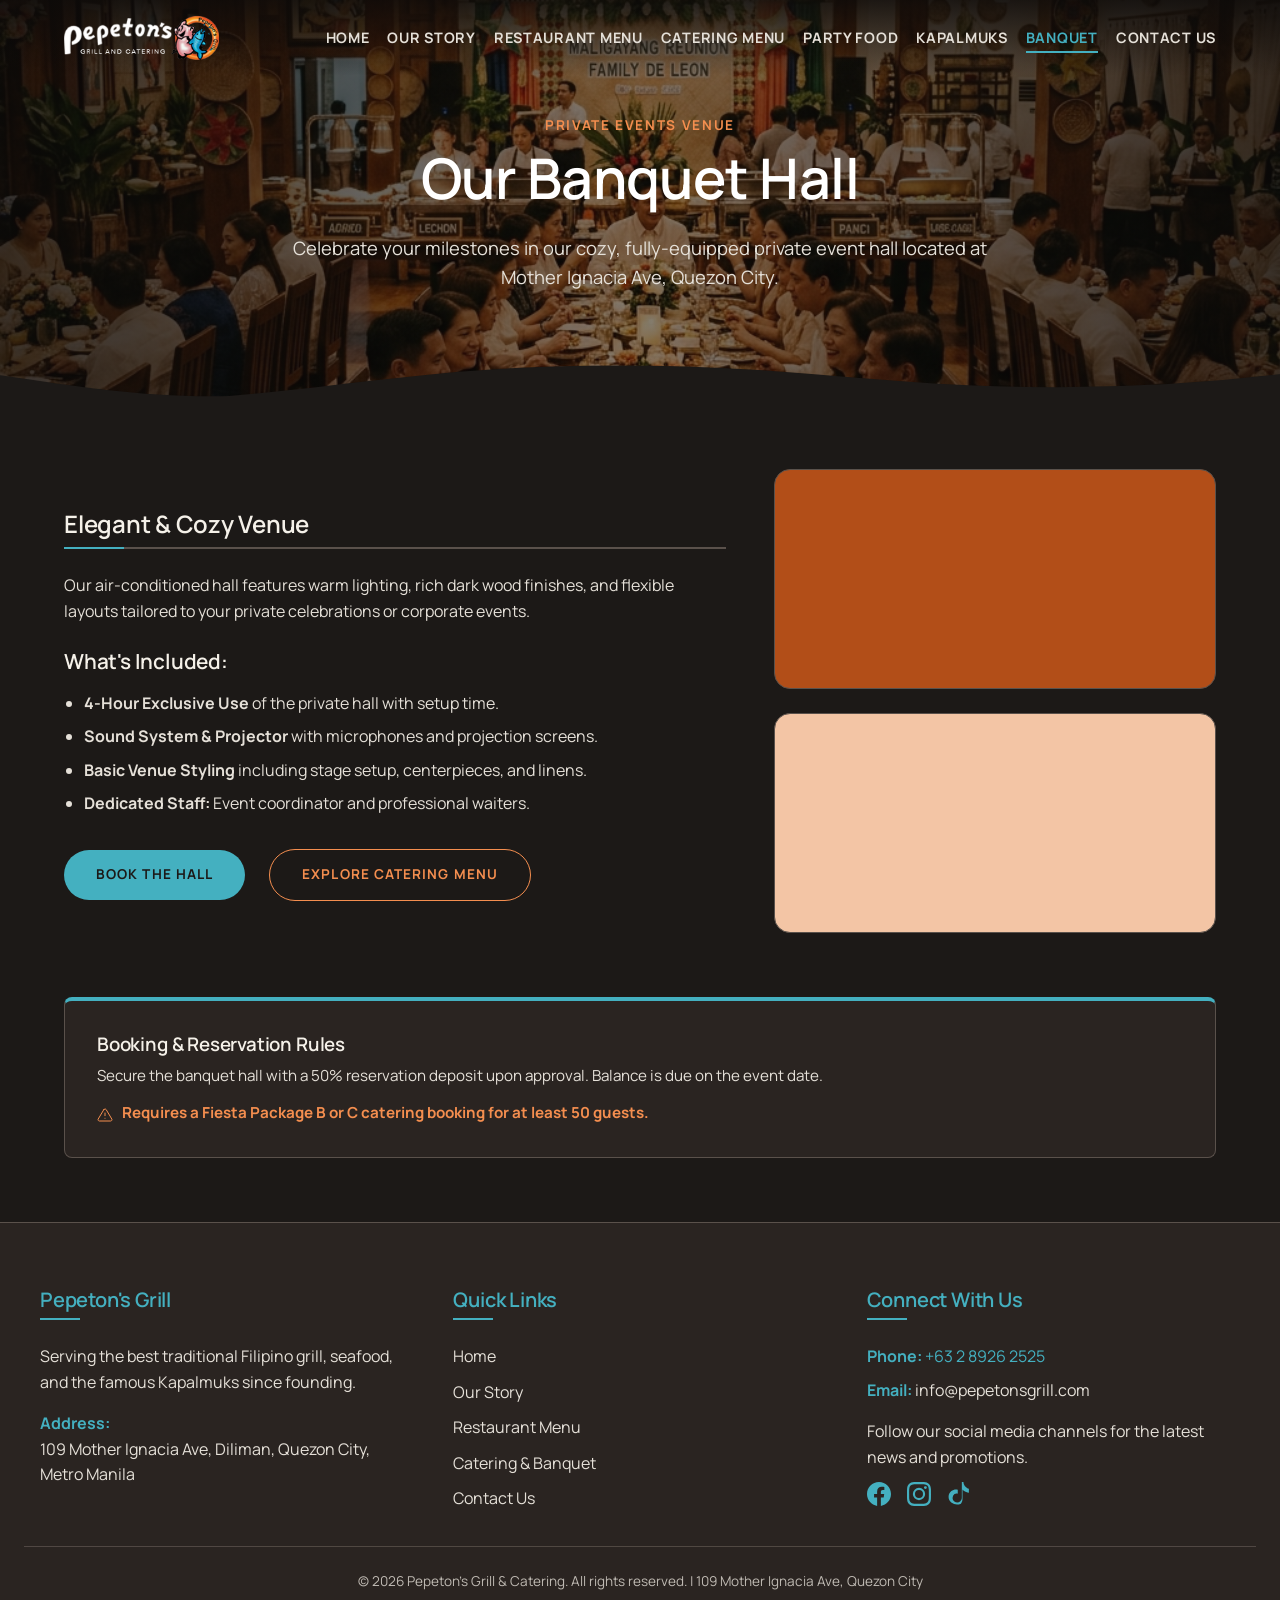
==== commit 7d825a53: "idk mane" ====
--- a/banquet.html
+++ b/banquet.html
@@ -15,7 +15,7 @@
 <body>
 
   <!-- Top Sticky Header -->
-  <header>
+  <header class="header-overlay">
     <div class="nav-container">
       <a href="index.html" class="nav-logo" id="headerLogoLink">
         <img src="assets/logo.png" alt="Pepeton's Logo">
@@ -40,30 +40,43 @@
     </div>
   </header>
 
-  <!-- Page Content -->
-  <main>
-    <section style="text-align: center; margin-bottom: 48px;">
+  <!-- Hero Header Banner -->
+  <section class="hero hero-subpage" style="background-image: url('assets/banquet_hall.png');">
+    <!-- Hero Vignette/Overlay for legibility -->
+    <div class="hero-overlay" style="background: linear-gradient(to right, rgba(12, 10, 9, 0.8) 0%, rgba(12, 10, 9, 0.5) 50%, rgba(12, 10, 9, 0.8) 100%);"></div>
+    
+    <div class="hero-content" style="margin-left: 0; text-align: center; max-width: 800px; padding: 0 var(--space-lg);">
       <span class="text-gold text-uppercase-label">Private Events Venue</span>
-      <h1 style="font-size: 3rem; margin-top: 8px;">Our Banquet Hall</h1>
-      <p style="font-family: var(--font-display); font-size: 1.25rem; max-width: 600px; margin: 16px auto 0; color: var(--color-body-cream);">
+      <h1 style="font-size: clamp(2.2rem, 5vw, 3.5rem); margin-top: 8px; color: #FFFFFF; line-height: 1.15;">Our Banquet Hall</h1>
+      <p class="hero-tagline" style="margin-bottom: 0; font-size: 1.15rem; color: var(--color-body-cream);">
         Celebrate your milestones in our cozy, fully-equipped private event hall located at Mother Ignacia Ave, Quezon City.
       </p>
-    </section>
+    </div>
+
+    <!-- Organic Wave Separator -->
+    <div class="hero-wave">
+      <svg viewBox="0 0 1200 120" preserveAspectRatio="none" style="position: relative; display: block; width: calc(100% + 1.3px); height: 40px; transform: rotateY(180deg);">
+        <path d="M985.66,92.83C906.67,72,823.78,31,743.84,14.19c-82.26-17.34-168.06-16.33-250.45.39-57.84,11.73-114,31.07-172,41.86A600.21,600.21,0,0,1,0,27.35V120H1200V30.25C1123.29,66.36,1059.08,98.7,985.66,92.83Z" fill="var(--color-bg-dark)"></path>
+      </svg>
+    </div>
+  </section>
+
+  <main>
 
     <!-- Venue Details & Image Placeholders -->
     <section class="content-grid" style="grid-template-columns: 1.2fr 0.8fr; gap: 48px; align-items: start; margin-bottom: 64px;">
       <div>
-        <h2 class="menu-section-title">An Elegant, Cozy Atmosphere</h2>
-        <p style="margin-bottom: 24px; line-height: 1.7;">
-          Pepeton's Banquet Hall features warm ambient lighting, rich dark wood finishes, and flexible layouts customized to your theme. Our air-conditioned space is the perfect backdrop for intimate celebrations and corporate events.
+        <h2 class="menu-section-title">Elegant & Cozy Venue</h2>
+        <p style="margin-bottom: 24px; line-height: 1.6;">
+          Our air-conditioned hall features warm lighting, rich dark wood finishes, and flexible layouts tailored to your private celebrations or corporate events.
         </p>
 
-        <h3 style="margin: 24px 0 16px; font-size: 1.3rem;">What is Included in Venue Bookings?</h3>
-        <ul style="margin-bottom: 32px; padding-left: 20px; line-height: 1.8;">
-          <li style="margin-bottom: 8px;"><strong>4-Hour Exclusive Use:</strong> Full private use of the hall with setup/ingress time.</li>
-          <li style="margin-bottom: 8px;"><strong>Sound System & Projector:</strong> Access to speakers, mixer, microphones, and screens.</li>
-          <li style="margin-bottom: 8px;"><strong>Basic Venue Styling:</strong> Stage design, centerpieces, and table runners.</li>
-          <li style="margin-bottom: 8px;"><strong>Dedicated Event Staff:</strong> Events manager, coordinators, and uniformed waiters.</li>
+        <h3 style="margin: 24px 0 16px; font-size: 1.3rem;">What's Included:</h3>
+        <ul style="margin-bottom: 32px; padding-left: 20px; line-height: 1.7;">
+          <li style="margin-bottom: 6px;"><strong>4-Hour Exclusive Use</strong> of the private hall with setup time.</li>
+          <li style="margin-bottom: 6px;"><strong>Sound System & Projector</strong> with microphones and projection screens.</li>
+          <li style="margin-bottom: 6px;"><strong>Basic Venue Styling</strong> including stage setup, centerpieces, and linens.</li>
+          <li style="margin-bottom: 6px;"><strong>Dedicated Staff:</strong> Event coordinator and professional waiters.</li>
         </ul>
 
         <div style="display: flex; gap: 24px; align-items: center; margin-top: 24px;">
@@ -74,28 +87,21 @@
 
       <!-- Photo Gallery Blank Placeholders -->
       <div style="display: flex; flex-direction: column; gap: 24px;">
-        <div class="bezel-wrapper">
-          <div class="image-placeholder" style="min-height: 220px; background-color: #B24E18;"></div>
-        </div>
-
-        <div class="bezel-wrapper">
-          <div class="image-placeholder" style="min-height: 220px; background-color: #F3C5A5;"></div>
-        </div>
+        <div class="image-placeholder" style="min-height: 220px; background-color: #B24E18; border-radius: var(--radius-lg);"></div>
+        <div class="image-placeholder" style="min-height: 220px; background-color: #F3C5A5; border-radius: var(--radius-lg);"></div>
       </div>
     </section>
 
     <!-- Booking Guidelines Card -->
-    <div class="bezel-wrapper">
-      <section class="card" style="border-top: 4px solid var(--color-section-red) !important; margin-bottom: 0; background-color: var(--color-maroon-bg);">
-        <h3>Venue Booking & Reservation Rules</h3>
-        <p style="margin-top: 8px; font-size: 0.95rem;">
-          To secure the banquet hall, we require a reservation deposit of 50% upon booking approval, with the balance settled on the event date.
-        </p>
-        <p style="margin-top: 12px; font-weight: bold; color: var(--color-header-gold);">
-          <svg viewBox="0 0 24 24" fill="none" stroke="currentColor" stroke-width="1.5" stroke-linecap="round" stroke-linejoin="round" style="width: 16px; height: 16px; color: var(--color-header-gold); display: inline-block; vertical-align: text-bottom; margin-right: 6px;"><path d="M10.29 3.86L1.82 18a2 2 0 0 0 1.71 3h16.94a2 2 0 0 0 1.71-3L13.71 3.86a2 2 0 0 0-3.42 0zM12 9v4M12 17h.01"/></svg> Minimum Inclusions: Requires booking of Fiesta Package B or C catering packages for at least 50 guests.
-        </p>
-      </section>
-    </div>
+    <section class="card" style="border-top: 4px solid var(--color-section-red) !important; margin-bottom: 0; background-color: var(--color-maroon-bg);">
+      <h3>Booking & Reservation Rules</h3>
+      <p style="margin-top: 8px; font-size: 0.95rem; line-height: 1.6;">
+        Secure the banquet hall with a 50% reservation deposit upon approval. Balance is due on the event date.
+      </p>
+      <p style="margin-top: 12px; font-weight: bold; color: var(--color-header-gold); font-size: 0.95rem;">
+        <svg viewBox="0 0 24 24" fill="none" stroke="currentColor" stroke-width="1.5" stroke-linecap="round" stroke-linejoin="round" style="width: 16px; height: 16px; color: var(--color-header-gold); display: inline-block; vertical-align: text-bottom; margin-right: 6px;"><path d="M10.29 3.86L1.82 18a2 2 0 0 0 1.71 3h16.94a2 2 0 0 0 1.71-3L13.71 3.86a2 2 0 0 0-3.42 0zM12 9v4M12 17h.01"/></svg> Requires a Fiesta Package B or C catering booking for at least 50 guests.
+      </p>
+    </section>
   </main>
 
   <!-- Footer -->
@@ -134,6 +140,11 @@
               <path d="M12 2.163c3.204 0 3.584.012 4.85.07 3.252.148 4.771 1.691 4.919 4.919.058 1.265.069 1.645.069 4.849 0 3.205-.012 3.584-.069 4.849-.149 3.225-1.664 4.771-4.919 4.919-1.266.058-1.644.07-4.85.07-3.204 0-3.584-.012-4.849-.07-3.26-.149-4.771-1.699-4.919-4.92-.058-1.265-.07-1.644-.07-4.849 0-3.204.013-3.583.07-4.849.149-3.227 1.664-4.771 4.919-4.919 1.266-.057 1.645-.069 4.849-.069zM12 0C8.741 0 8.333.014 7.053.072 2.695.272.273 2.69.073 7.051.014 8.333 0 8.741 0 12c0 3.259.014 3.668.072 4.948.2 4.358 2.618 6.78 6.98 6.98 1.281.058 1.689.072 4.948.072 3.259 0 3.668-.014 4.948-.072 4.354-.2 6.782-2.618 6.979-6.98.059-1.28.073-1.689.073-4.948 0-3.259-.014-3.667-.072-4.947-.196-4.354-2.617-6.78-6.979-6.98C15.668.014 15.259 0 12 0zm0 5.838a6.162 6.162 0 1 0 0 12.324 6.162 6.162 0 0 0 0-12.324zM12 16a4 4 0 1 1 0-8 4 4 0 0 1 0 8zm6.406-11.845a1.44 1.44 0 1 0 0 2.881 1.44 1.44 0 0 0 0-2.881z"/>
             </svg>
           </a>
+          <a href="https://tiktok.com" target="_blank" rel="noopener" class="text-gold" aria-label="TikTok" style="display: flex; align-items: center;">
+            <svg viewBox="0 0 24 24" fill="currentColor" style="width: 24px; height: 24px; transition: transform 0.2s;" onmouseover="this.style.transform='scale(1.1)'" onmouseout="this.style.transform='scale(1)'">
+              <path d="M12.525.02c1.31-.02 2.61-.01 3.91-.02.08 1.53.63 3.02 1.59 4.23.97 1.22 2.34 2.12 3.86 2.57v3.83c-1.84-.04-3.61-.69-5.06-1.83a8.914 8.914 0 0 1-1.3-1.29v8.94c.05 1.89-.52 3.75-1.63 5.25A9.458 9.458 0 0 1 4.28 20.4c-1.72-1.37-2.73-3.48-2.71-5.69.02-2.2 1.05-4.29 2.78-5.64 1.83-1.42 4.2-1.92 6.42-1.34v3.9c-1.1-.35-2.29-.19-3.26.43a4.793 4.793 0 0 0-1.93 3.86c.01 1.4.67 2.73 1.8 3.56a4.896 4.896 0 0 0 5.97-.24c1.02-.91 1.56-2.25 1.48-3.62V0h-.02z"/>
+            </svg>
+          </a>
         </p>
       </div>
     </div>
--- a/css/style.css
+++ b/css/style.css
@@ -1,17 +1,28 @@
 /* Core Design Tokens */
 :root {
   /* Colors */
-  --color-bg-dark: #1C1917; /* Soft warm-charcoal canvas (reduces eye strain/glare) */
-  --color-maroon-bg: #2A2421; /* Warm dark-brown container background */
-  --color-brown-mid: #5A514B; /* Accessible midtone border */
-  --color-header-gold: #F48E4F; /* Light vibrant brand orange (passes 4.5:1 on dark) */
-  --color-header-gold-dark-bg: #F48E4F; /* Unified orange for dark mode */
-  --color-body-cream: #E5E0D8; /* Soft warm-cream readable text */
-  --color-price-white: #F5F1E9; /* Soft warm-white for headings (prevents stark halation) */
-  --color-section-red: #44B0C0; /* Light brand teal-blue (passes 4.5:1 on dark) */
-  --color-warm-orange: #FF9E60; /* Brighter orange for hover states */
-  --color-heart-accent: #D67080; /* Muted Logo Pig Pink */
-  --color-divider-brown: #3D3530; /* Softer divider line */
+  --color-bg-dark: #1C1917;
+  /* Soft warm-charcoal canvas (reduces eye strain/glare) */
+  --color-maroon-bg: #2A2421;
+  /* Warm dark-brown container background */
+  --color-brown-mid: #5A514B;
+  /* Accessible midtone border */
+  --color-header-gold: #F48E4F;
+  /* Light vibrant brand orange (passes 4.5:1 on dark) */
+  --color-header-gold-dark-bg: #F48E4F;
+  /* Unified orange for dark mode */
+  --color-body-cream: #E5E0D8;
+  /* Soft warm-cream readable text */
+  --color-price-white: #F5F1E9;
+  /* Soft warm-white for headings (prevents stark halation) */
+  --color-section-red: #44B0C0;
+  /* Light brand teal-blue (passes 4.5:1 on dark) */
+  --color-warm-orange: #FF9E60;
+  /* Brighter orange for hover states */
+  --color-heart-accent: #D67080;
+  /* Muted Logo Pig Pink */
+  --color-divider-brown: #3D3530;
+  /* Softer divider line */
 
   /* Spacing Scale (4pt base) */
   --space-xs: 4px;
@@ -56,19 +67,27 @@
 }
 
 /* Typography Utility Classes */
-h1, h2, h3, h4, h5, h6 {
+h1,
+h2,
+h3,
+h4,
+h5,
+h6 {
   font-family: var(--font-display);
-  font-weight: 600; /* Semi-bold, friendly, and fun for a family grill vibe */
+  font-weight: 600;
+  /* Semi-bold, friendly, and fun for a family grill vibe */
   color: var(--color-price-white);
   text-wrap: balance;
-  letter-spacing: -0.01em; /* Friendly, round spacing */
+  letter-spacing: -0.01em;
+  /* Friendly, round spacing */
   line-height: 1.25;
 }
 
 .text-price {
   color: var(--color-price-white);
   font-family: var(--font-display);
-  font-weight: 600; /* Semi-bold for prices */
+  font-weight: 600;
+  /* Semi-bold for prices */
 }
 
 .text-gold {
@@ -82,16 +101,19 @@
 .text-uppercase-label {
   font-size: 0.85rem;
   font-weight: 700;
-  letter-spacing: 0.12em; /* Open tracking for small uppercase labels */
+  letter-spacing: 0.12em;
+  /* Open tracking for small uppercase labels */
   text-transform: uppercase;
 }
 
 .slogan-badge {
   font-family: 'Pacifico', 'Dancing Script', 'Satisfy', 'Yellowtail', cursive;
   font-size: 1.5rem;
-  font-weight: 400; /* Use default imported weight (regular 400) to avoid faux-bold synthesis */
+  font-weight: 400;
+  /* Use default imported weight (regular 400) to avoid faux-bold synthesis */
   color: #FFFFFF;
-  background-color: #D96B27; /* Vibrant warm terracotta orange (#D96B27) from user request. Passes WCAG AA large text contrast (3.43:1 > 3.0:1) */
+  background-color: #D96B27;
+  /* Vibrant warm terracotta orange (#D96B27) from user request. Passes WCAG AA large text contrast (3.43:1 > 3.0:1) */
   padding: 6px 18px 8px;
   border-radius: 6px;
   display: inline-block;
@@ -100,8 +122,10 @@
   box-shadow: 0 4px 8px rgba(0, 0, 0, 0.2);
   text-transform: none;
   letter-spacing: normal;
-  -webkit-text-stroke: 0.1px #FFFFFF; /* Extremely fine outline for crisp rendering without thickening */
-  text-shadow: 0 1px 2px rgba(0, 0, 0, 0.15); /* Subtly enhances text legibility on the lighter orange */
+  -webkit-text-stroke: 0.1px #FFFFFF;
+  /* Extremely fine outline for crisp rendering without thickening */
+  text-shadow: 0 1px 2px rgba(0, 0, 0, 0.15);
+  /* Subtly enhances text legibility on the lighter orange */
 }
 
 a {
@@ -111,10 +135,10 @@
 }
 
 /* Keyboard Accessible Focus States */
-a:focus-visible, 
-button:focus-visible, 
-input:focus-visible, 
-select:focus-visible, 
+a:focus-visible,
+button:focus-visible,
+input:focus-visible,
+select:focus-visible,
 textarea:focus-visible {
   outline: 2px solid var(--color-header-gold);
   outline-offset: 4px;
@@ -160,7 +184,8 @@
 }
 
 .nav-logo img {
-  height: 44px; /* Slightly smaller to fit inside the padded badge */
+  height: 44px;
+  /* Slightly smaller to fit inside the padded badge */
   width: auto;
   display: block;
 }
@@ -247,10 +272,12 @@
   bottom: 0;
   width: 40px;
   height: 2px;
-  background-color: var(--color-section-red); /* Balanced teal-blue accent underline */
-}
-
-.footer-col p, .footer-col ul {
+  background-color: var(--color-section-red);
+  /* Balanced teal-blue accent underline */
+}
+
+.footer-col p,
+.footer-col ul {
   color: var(--color-body-cream);
   margin-bottom: var(--space-sm);
 }
@@ -264,7 +291,8 @@
 }
 
 .footer-col ul li a:hover {
-  color: var(--color-section-red); /* Teal-blue hover state */
+  color: var(--color-section-red);
+  /* Teal-blue hover state */
 }
 
 /* Override gold accents in the footer to use the brand's teal-blue color for balanced accent weight */
@@ -292,7 +320,8 @@
   text-transform: uppercase;
   letter-spacing: 0.08em;
   padding: 14px 32px;
-  border-radius: 50px; /* Fully rounded pill per high-end design */
+  border-radius: 50px;
+  /* Fully rounded pill per high-end design */
   cursor: pointer;
   text-align: center;
   transition: all 0.4s var(--motion-ease-standard);
@@ -305,7 +334,8 @@
 }
 
 .btn-primary:hover {
-  background-color: #5CC3D2; /* Brighter teal for hover state */
+  background-color: #5CC3D2;
+  /* Brighter teal for hover state */
   transform: scale(1.02);
 }
 
@@ -371,7 +401,8 @@
   position: relative;
   z-index: 4;
   max-width: 650px;
-  margin-left: 48px; /* Offset for floating social bar */
+  margin-left: 48px;
+  /* Offset for floating social bar */
 }
 
 .hero-content h1 {
@@ -449,7 +480,7 @@
   width: 100%;
   height: 100%;
   z-index: 2;
-  background: linear-gradient(to right, rgba(12, 10, 9, 0.85) 0%, rgba(12, 10, 9, 0.45) 50%, rgba(12, 10, 9, 0.05) 100%);
+  background: linear-gradient(to right, #000000 0%, #000000 20%, rgba(0, 0, 0, 0.7) 70%, rgba(0, 0, 0, 0) 100%);
 }
 
 .hero-social-bar {
@@ -497,7 +528,7 @@
   overflow: hidden;
   border: 2px solid rgba(244, 142, 79, 0.3);
   transform: rotate(-2.5deg);
-  box-shadow: 0 20px 50px rgba(0,0,0,0.6);
+  box-shadow: 0 20px 50px rgba(0, 0, 0, 0.6);
   animation: floatAnimation 6s ease-in-out infinite alternate;
   transition: transform 0.5s var(--motion-ease-standard);
 }
@@ -517,6 +548,7 @@
   0% {
     transform: translateY(0) rotate(-2.5deg);
   }
+
   100% {
     transform: translateY(-12px) rotate(-1.5deg);
   }
@@ -538,6 +570,17 @@
 
 #homeBento {
   padding-top: var(--space-xl);
+}
+
+.hero-subpage {
+  height: 45vh !important;
+  min-height: 320px;
+  justify-content: center;
+  align-items: center;
+  margin-bottom: 0;
+  background-size: cover;
+  background-position: center;
+  background-repeat: no-repeat;
 }
 
 /* Cards & Layouts */
@@ -811,12 +854,15 @@
   .nav-container {
     padding: var(--space-md) var(--space-md);
   }
+
   .nav-logo img {
     height: 38px;
   }
+
   .nav-links {
     gap: 12px;
   }
+
   .nav-links a {
     font-size: 0.85rem;
   }
@@ -824,7 +870,8 @@
 
 @media (max-width: 1024px) {
   .nav-links {
-    display: none; /* Collapses on mobile */
+    display: none;
+    /* Collapses on mobile */
     flex-direction: column;
     position: absolute;
     top: 100%;
@@ -857,7 +904,7 @@
     justify-content: center;
     gap: var(--space-lg);
   }
-  
+
   .hero-content {
     margin-left: 0;
     max-width: 100%;
@@ -865,11 +912,11 @@
     flex-direction: column;
     align-items: center;
   }
-  
+
   .hero-actions {
     justify-content: center;
   }
-  
+
   .hero-operating-info {
     justify-content: center;
   }
@@ -906,13 +953,19 @@
     grid-template-columns: 1fr;
     gap: var(--space-lg);
   }
+
+  .hero-subpage {
+    height: auto !important;
+    min-height: 280px !important;
+    padding: 100px 24px 40px !important;
+  }
 }
 
 @media (max-width: 768px) {
   .menu-grid {
     grid-template-columns: 1fr;
   }
-  
+
   main {
     padding: var(--space-lg) var(--space-md);
   }
@@ -955,20 +1008,20 @@
     grid-template-columns: 1fr;
     gap: 16px;
   }
-  
+
   .bento-col-2 {
     grid-column: span 1;
   }
-  
+
   .bento-row-2 {
     grid-row: span 1;
   }
-  
+
   .bento-flex-mobile {
     flex-direction: column !important;
   }
-  
-  .bento-flex-mobile > div {
+
+  .bento-flex-mobile>div {
     width: 100% !important;
   }
 
@@ -1030,14 +1083,14 @@
     grid-template-columns: 1fr;
     gap: 32px;
   }
-  
+
   .venue-highlight-item {
     padding: 0;
   }
-  
+
   .venue-highlight-item:not(:last-child) {
     border-right: none;
     border-bottom: 1px solid var(--color-divider-brown);
     padding-bottom: 24px;
   }
-}
+}
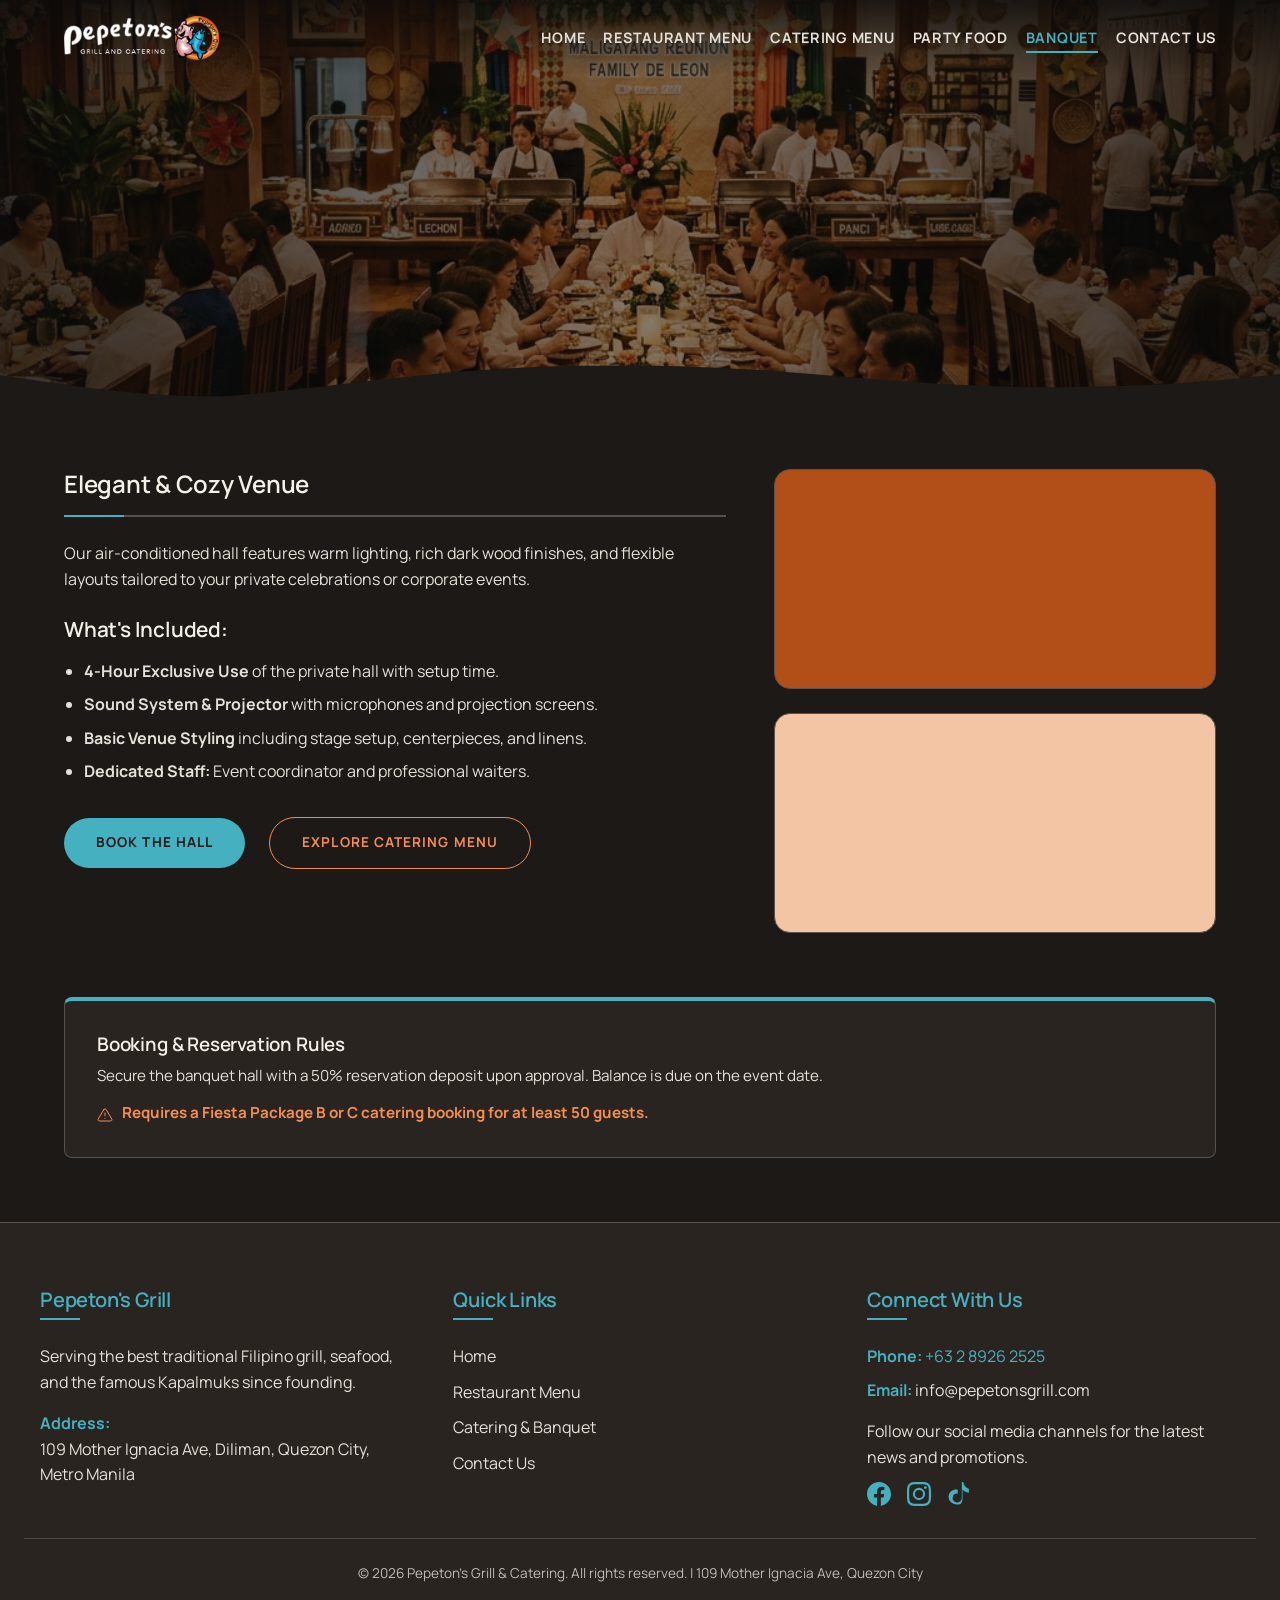
==== commit 4a044a56: "first commit" ====
--- a/banquet.html
+++ b/banquet.html
@@ -29,11 +29,9 @@
 
       <ul class="nav-links" id="navLinks">
         <li><a href="index.html">Home</a></li>
-        <li><a href="our-story.html">Our Story</a></li>
         <li><a href="menu/restaurant.html">Restaurant Menu</a></li>
         <li><a href="menu/catering.html">Catering Menu</a></li>
         <li><a href="menu/party-food.html">Party Food</a></li>
-        <li><a href="kapalmuks.html">Kapalmuks</a></li>
         <li><a href="banquet.html" class="active">Banquet</a></li>
         <li><a href="contact.html">Contact Us</a></li>
       </ul>
@@ -65,7 +63,7 @@
 
     <!-- Venue Details & Image Placeholders -->
     <section class="content-grid" style="grid-template-columns: 1.2fr 0.8fr; gap: 48px; align-items: start; margin-bottom: 64px;">
-      <div>
+      <div class="scroll-reveal">
         <h2 class="menu-section-title">Elegant & Cozy Venue</h2>
         <p style="margin-bottom: 24px; line-height: 1.6;">
           Our air-conditioned hall features warm lighting, rich dark wood finishes, and flexible layouts tailored to your private celebrations or corporate events.
@@ -86,14 +84,14 @@
       </div>
 
       <!-- Photo Gallery Blank Placeholders -->
-      <div style="display: flex; flex-direction: column; gap: 24px;">
+      <div class="scroll-reveal" style="display: flex; flex-direction: column; gap: 24px;">
         <div class="image-placeholder" style="min-height: 220px; background-color: #B24E18; border-radius: var(--radius-lg);"></div>
         <div class="image-placeholder" style="min-height: 220px; background-color: #F3C5A5; border-radius: var(--radius-lg);"></div>
       </div>
     </section>
 
     <!-- Booking Guidelines Card -->
-    <section class="card" style="border-top: 4px solid var(--color-section-red) !important; margin-bottom: 0; background-color: var(--color-maroon-bg);">
+    <section class="card scroll-reveal" style="border-top: 4px solid var(--color-section-red) !important; margin-bottom: 0; background-color: var(--color-maroon-bg);">
       <h3>Booking & Reservation Rules</h3>
       <p style="margin-top: 8px; font-size: 0.95rem; line-height: 1.6;">
         Secure the banquet hall with a 50% reservation deposit upon approval. Balance is due on the event date.
@@ -117,7 +115,6 @@
         <h3 class="text-gold">Quick Links</h3>
         <ul>
           <li><a href="index.html">Home</a></li>
-          <li><a href="our-story.html">Our Story</a></li>
           <li><a href="menu/restaurant.html">Restaurant Menu</a></li>
           <li><a href="menu/catering.html">Catering & Banquet</a></li>
           <li><a href="contact.html">Contact Us</a></li>
--- a/css/style.css
+++ b/css/style.css
@@ -403,6 +403,12 @@
   max-width: 650px;
   margin-left: 48px;
   /* Offset for floating social bar */
+  opacity: 0;
+  transition: opacity 0.8s ease;
+}
+
+.hero-content.fade-in {
+  opacity: 1;
 }
 
 .hero-content h1 {
@@ -616,39 +622,71 @@
 }
 
 /* Menus & Lists */
-.menu-tabs {
-  display: flex;
-  justify-content: center;
-  gap: var(--space-md);
-  margin-bottom: 40px;
-  flex-wrap: wrap;
-  border-bottom: 1px solid var(--color-brown-mid);
-  padding-bottom: var(--space-md);
-}
-
-.menu-tab-btn {
+.menu-layout-wrapper {
+  display: grid;
+  grid-template-columns: 280px 1fr;
+  gap: var(--space-xl);
+  align-items: flex-start;
+  max-width: 1200px;
+  margin: 0 auto;
+  padding: 0 var(--space-lg) var(--space-xxl);
+}
+
+.menu-sidebar {
+  position: sticky;
+  top: 40px;
+  align-self: start;
+}
+
+.menu-sidebar .menu-tabs {
+  display: flex;
+  flex-direction: column;
+  gap: var(--space-sm);
+  background-color: var(--color-maroon-bg);
+  border: 1px solid var(--color-divider-brown);
+  border-radius: var(--radius-lg);
+  padding: var(--space-md);
+  margin-bottom: 0;
+}
+
+.menu-sidebar .menu-tab-btn {
   background: none;
-  border: none;
-  font-family: var(--font-body);
+  border: 1px solid transparent;
+  border-left: 3px solid transparent;
+  font-family: var(--font-display);
   font-size: 1rem;
   font-weight: 700;
   color: var(--color-body-cream);
-  padding: var(--space-sm) var(--space-md);
+  padding: 12px var(--space-md);
+  text-align: left;
   cursor: pointer;
-  transition: 0.2s;
-  border-bottom: 2px solid transparent;
-}
-
-.menu-tab-btn.active,
-.menu-tab-btn:hover {
+  border-radius: var(--radius-lg);
+  transition: all 0.3s var(--motion-ease-standard);
+  width: 100%;
+}
+
+.menu-sidebar .menu-tab-btn:hover,
+.menu-sidebar .menu-tab-btn.active {
   color: var(--color-header-gold);
-  border-bottom-color: var(--color-header-gold);
+  background-color: rgba(255, 255, 255, 0.03);
+  border-left-color: var(--color-header-gold);
+  border-right-color: transparent;
+  border-top-color: transparent;
+  border-bottom-color: transparent;
+}
+
+.menu-section {
+  margin-bottom: var(--space-xxl);
+}
+
+.menu-section:last-child {
+  margin-bottom: 0;
 }
 
 .menu-section-title {
-  margin: 40px 0 var(--space-lg);
+  margin: 0 0 var(--space-lg);
   border-bottom: 2px solid var(--color-brown-mid);
-  padding-bottom: var(--space-sm);
+  padding-bottom: var(--space-md);
   position: relative;
 }
 
@@ -664,26 +702,40 @@
 
 .menu-grid {
   display: grid;
-  grid-template-columns: 1fr 1fr;
-  gap: var(--space-lg);
+  grid-template-columns: repeat(auto-fill, minmax(320px, 1fr));
+  gap: var(--space-xl);
 }
 
 .menu-item {
   display: flex;
-  gap: 16px;
-  border-bottom: 1px dashed var(--color-divider-brown);
-  padding-bottom: 16px;
-  margin-bottom: 16px;
-  align-items: flex-start;
+  flex-direction: column;
+  background-color: var(--color-maroon-bg);
+  border: 1px solid var(--color-divider-brown);
+  border-radius: var(--radius-lg);
+  overflow: hidden;
+  margin-bottom: 0;
+  padding: 0;
+  align-items: stretch;
+  transition: transform 0.4s var(--motion-ease-standard), 
+              border-color 0.4s var(--motion-ease-standard), 
+              box-shadow 0.4s var(--motion-ease-standard);
+}
+
+.menu-item:hover {
+  transform: translateY(-6px);
+  border-color: var(--color-header-gold);
+  box-shadow: 0 12px 30px rgba(0, 0, 0, 0.4);
 }
 
 .menu-item-img {
-  width: 80px;
-  height: 80px;
+  width: 100%;
+  height: 280px;
   flex-shrink: 0;
-  border-radius: 8px;
   overflow: hidden;
-  border: 1px solid var(--color-brown-mid);
+  position: relative;
+  border-radius: 0;
+  border: none;
+  background-color: var(--color-maroon-bg);
 }
 
 .menu-item-img img,
@@ -691,46 +743,55 @@
   width: 100%;
   height: 100%;
   object-fit: cover;
-  background-color: var(--color-maroon-bg);
+  transition: transform 0.6s var(--motion-ease-standard);
+}
+
+.menu-item:hover .menu-item-img img,
+.menu-item:hover .menu-item-img .image-placeholder {
+  transform: scale(1.05);
 }
 
 .menu-item-content {
+  padding: var(--space-lg);
+  display: flex;
+  flex-direction: column;
   flex-grow: 1;
 }
 
 .menu-item-header {
   display: flex;
   justify-content: space-between;
-  align-items: baseline;
+  align-items: flex-start;
   gap: 12px;
-  margin-bottom: 6px;
+  margin-bottom: var(--space-sm);
 }
 
 .menu-item-name {
   font-family: var(--font-display);
-  font-size: 1.1rem;
+  font-size: 1.2rem;
   color: var(--color-price-white);
-  font-weight: 600;
+  font-weight: 700;
   margin: 0;
+  line-height: 1.35;
 }
 
 .menu-item-desc {
   font-size: 0.85rem;
-  opacity: 0.8;
-  line-height: 1.4;
+  opacity: 0.7;
+  line-height: 1.5;
   color: var(--color-body-cream);
   margin: 0;
 }
 
 .menu-item-price {
-  font-size: 1.1rem;
+  font-size: 1.2rem;
   font-weight: 700;
   color: var(--color-header-gold);
   white-space: nowrap;
 }
 
 .signature-tag {
-  font-size: 0.7rem;
+  font-size: 0.65rem;
   background-color: var(--color-section-red);
   color: #FFFFFF;
   padding: 1px 6px 2px;
@@ -740,6 +801,7 @@
   display: inline-block;
   vertical-align: middle;
   text-transform: uppercase;
+  opacity: 0.85;
 }
 
 /* Catering and Banquet Package Tiers */
@@ -1093,4 +1155,291 @@
     border-bottom: 1px solid var(--color-divider-brown);
     padding-bottom: 24px;
   }
-}+}
+/* Responsive overrides for Menu Sidebar and Tabs */
+@media (max-width: 1024px) {
+  .menu-layout-wrapper {
+    grid-template-columns: 1fr;
+    gap: var(--space-lg);
+    padding-bottom: var(--space-xl);
+  }
+
+  .menu-sidebar {
+    position: sticky;
+    top: 0;
+    z-index: 90;
+    background-color: var(--color-bg-dark);
+    margin: 0 calc(-1 * var(--space-lg));
+    padding: var(--space-sm) var(--space-lg);
+    border-bottom: 1px solid var(--color-divider-brown);
+  }
+
+  .menu-sidebar .menu-tabs {
+    flex-direction: row;
+    overflow-x: auto;
+    white-space: nowrap;
+    border: none;
+    background: none;
+    padding: 0;
+    gap: var(--space-xs);
+    scrollbar-width: none;
+  }
+
+  .menu-sidebar .menu-tabs::-webkit-scrollbar {
+    display: none;
+  }
+
+  .menu-sidebar .menu-tab-btn {
+    padding: var(--space-sm) var(--space-md);
+    border-left: none;
+    border-bottom: 3px solid transparent;
+    border-radius: 0;
+    width: auto;
+    text-align: center;
+  }
+
+  .menu-sidebar .menu-tab-btn:hover,
+  .menu-sidebar .menu-tab-btn.active {
+    background: none;
+    border-bottom-color: var(--color-header-gold);
+    border-left-color: transparent;
+  }
+}
+
+/* Specialty Dish Grid, Highlight, Badge & Modal Preview */
+@media (min-width: 769px) {
+  .menu-item.specialty {
+    grid-column: 1 / -1;
+  }
+  
+  .menu-item.specialty .menu-item-img {
+    height: 420px;
+  }
+}
+
+.menu-item.specialty {
+  border: 2px solid var(--color-header-gold) !important;
+  box-shadow: 0 8px 30px rgba(244, 142, 79, 0.15);
+  position: relative;
+  cursor: pointer;
+}
+
+.menu-item.specialty:hover {
+  box-shadow: 0 12px 40px rgba(244, 142, 79, 0.3);
+}
+
+.specialty-badge {
+  position: absolute;
+  top: 15px;
+  left: 15px;
+  background-color: var(--color-header-gold);
+  color: var(--color-bg-dark);
+  font-weight: 800;
+  text-transform: uppercase;
+  font-size: 0.7rem;
+  letter-spacing: 0.08em;
+  padding: 6px 12px;
+  border-radius: var(--radius-sm);
+  z-index: 10;
+  box-shadow: 0 4px 12px rgba(0, 0, 0, 0.4);
+}
+
+/* Specialty Modal Styles */
+.specialty-modal {
+  position: fixed;
+  top: 0;
+  left: 0;
+  width: 100%;
+  height: 100%;
+  background-color: rgba(12, 10, 9, 0.85);
+  backdrop-filter: blur(8px);
+  -webkit-backdrop-filter: blur(8px);
+  display: flex;
+  align-items: center;
+  justify-content: center;
+  z-index: 200;
+  opacity: 0;
+  pointer-events: none;
+  transition: opacity 0.4s var(--motion-ease-standard);
+}
+
+.specialty-modal.active {
+  opacity: 1;
+  pointer-events: auto;
+}
+
+.specialty-modal-content {
+  background-color: var(--color-maroon-bg);
+  border: 1px solid var(--color-brown-mid);
+  border-radius: var(--radius-lg);
+  max-width: 800px;
+  width: 90%;
+  max-height: 90vh;
+  overflow-y: auto;
+  position: relative;
+  box-shadow: 0 25px 50px rgba(0, 0, 0, 0.5);
+  transform: scale(0.95);
+  transition: transform 0.4s var(--motion-ease-standard);
+}
+
+.specialty-modal.active .specialty-modal-content {
+  transform: scale(1);
+}
+
+.specialty-modal-close {
+  position: absolute;
+  top: 16px;
+  right: 16px;
+  background: rgba(12, 10, 9, 0.5);
+  border: 1px solid var(--color-brown-mid);
+  color: var(--color-body-cream);
+  font-size: 2rem;
+  line-height: 1;
+  width: 44px;
+  height: 44px;
+  border-radius: 50%;
+  cursor: pointer;
+  display: flex;
+  align-items: center;
+  justify-content: center;
+  z-index: 10;
+  transition: all 0.2s;
+}
+
+.specialty-modal-close:hover {
+  background-color: var(--color-header-gold);
+  color: var(--color-bg-dark);
+  border-color: var(--color-header-gold);
+}
+
+.specialty-modal-body {
+  display: grid;
+  grid-template-columns: 1.1fr 0.9fr;
+  gap: 32px;
+  padding: 32px;
+}
+
+.specialty-modal-img-container {
+  width: 100%;
+  min-height: 320px;
+  max-height: 400px;
+  overflow: hidden;
+  border-radius: var(--radius-lg);
+  border: 1px solid var(--color-brown-mid);
+  display: flex;
+  align-items: stretch;
+}
+
+.specialty-modal-img-container img,
+.specialty-modal-img-container .image-placeholder {
+  width: 100%;
+  height: 100%;
+  min-height: 320px;
+  object-fit: cover;
+}
+
+.specialty-modal-info {
+  display: flex;
+  flex-direction: column;
+  justify-content: center;
+  align-items: flex-start;
+}
+
+.specialty-modal-badge {
+  background-color: var(--color-header-gold);
+  color: var(--color-bg-dark);
+  font-weight: 800;
+  text-transform: uppercase;
+  font-size: 0.7rem;
+  letter-spacing: 0.05em;
+  padding: 4px 10px;
+  border-radius: var(--radius-sm);
+  margin-bottom: 16px;
+}
+
+.specialty-modal-name {
+  font-size: 2rem;
+  color: var(--color-price-white);
+  margin-bottom: 8px;
+  line-height: 1.25;
+}
+
+.specialty-modal-price {
+  font-size: 1.5rem;
+  font-weight: 700;
+  color: var(--color-header-gold);
+  margin-bottom: 20px;
+}
+
+.specialty-modal-desc {
+  font-size: 1rem;
+  line-height: 1.6;
+  color: var(--color-body-cream);
+  opacity: 0.9;
+}
+
+@media (max-width: 768px) {
+  .specialty-modal-body {
+    grid-template-columns: 1fr;
+    gap: 24px;
+    padding: 24px;
+  }
+  
+  .specialty-modal-img-container {
+    min-height: 240px;
+  }
+  
+  .specialty-modal-name {
+    font-size: 1.6rem;
+  }
+}
+
+/* Hero overlay starts invisible and fades in with texts */
+#homeHero .hero-overlay {
+  opacity: 0;
+  transition: opacity 0.8s ease;
+}
+
+#homeHero .hero-overlay.fade-in {
+  opacity: 1;
+}
+
+/* Maximized Menu Width & Reduced Side Padding */
+.full-width-menu-main {
+  max-width: 100% !important;
+  padding-left: var(--space-md) !important;
+  padding-right: var(--space-md) !important;
+  padding-top: var(--space-xl) !important;
+  padding-bottom: var(--space-xl) !important;
+}
+
+.full-width-menu-main .menu-layout-wrapper {
+  max-width: 100% !important;
+  padding-left: 0 !important;
+  padding-right: 0 !important;
+  grid-template-columns: 240px 1fr;
+  gap: var(--space-lg);
+}
+
+@media (max-width: 1024px) {
+  .full-width-menu-main .menu-layout-wrapper {
+    grid-template-columns: 1fr;
+  }
+}
+
+/* Scroll Reveal Animation Styles */
+.scroll-reveal {
+  opacity: 0;
+  transform: translateY(30px);
+  filter: blur(4px);
+  transition: opacity 0.9s var(--motion-ease-standard),
+              transform 0.9s var(--motion-ease-standard),
+              filter 0.9s var(--motion-ease-standard);
+  will-change: opacity, transform, filter;
+}
+
+.scroll-reveal.revealed {
+  opacity: 1;
+  transform: translateY(0);
+  filter: blur(0);
+}
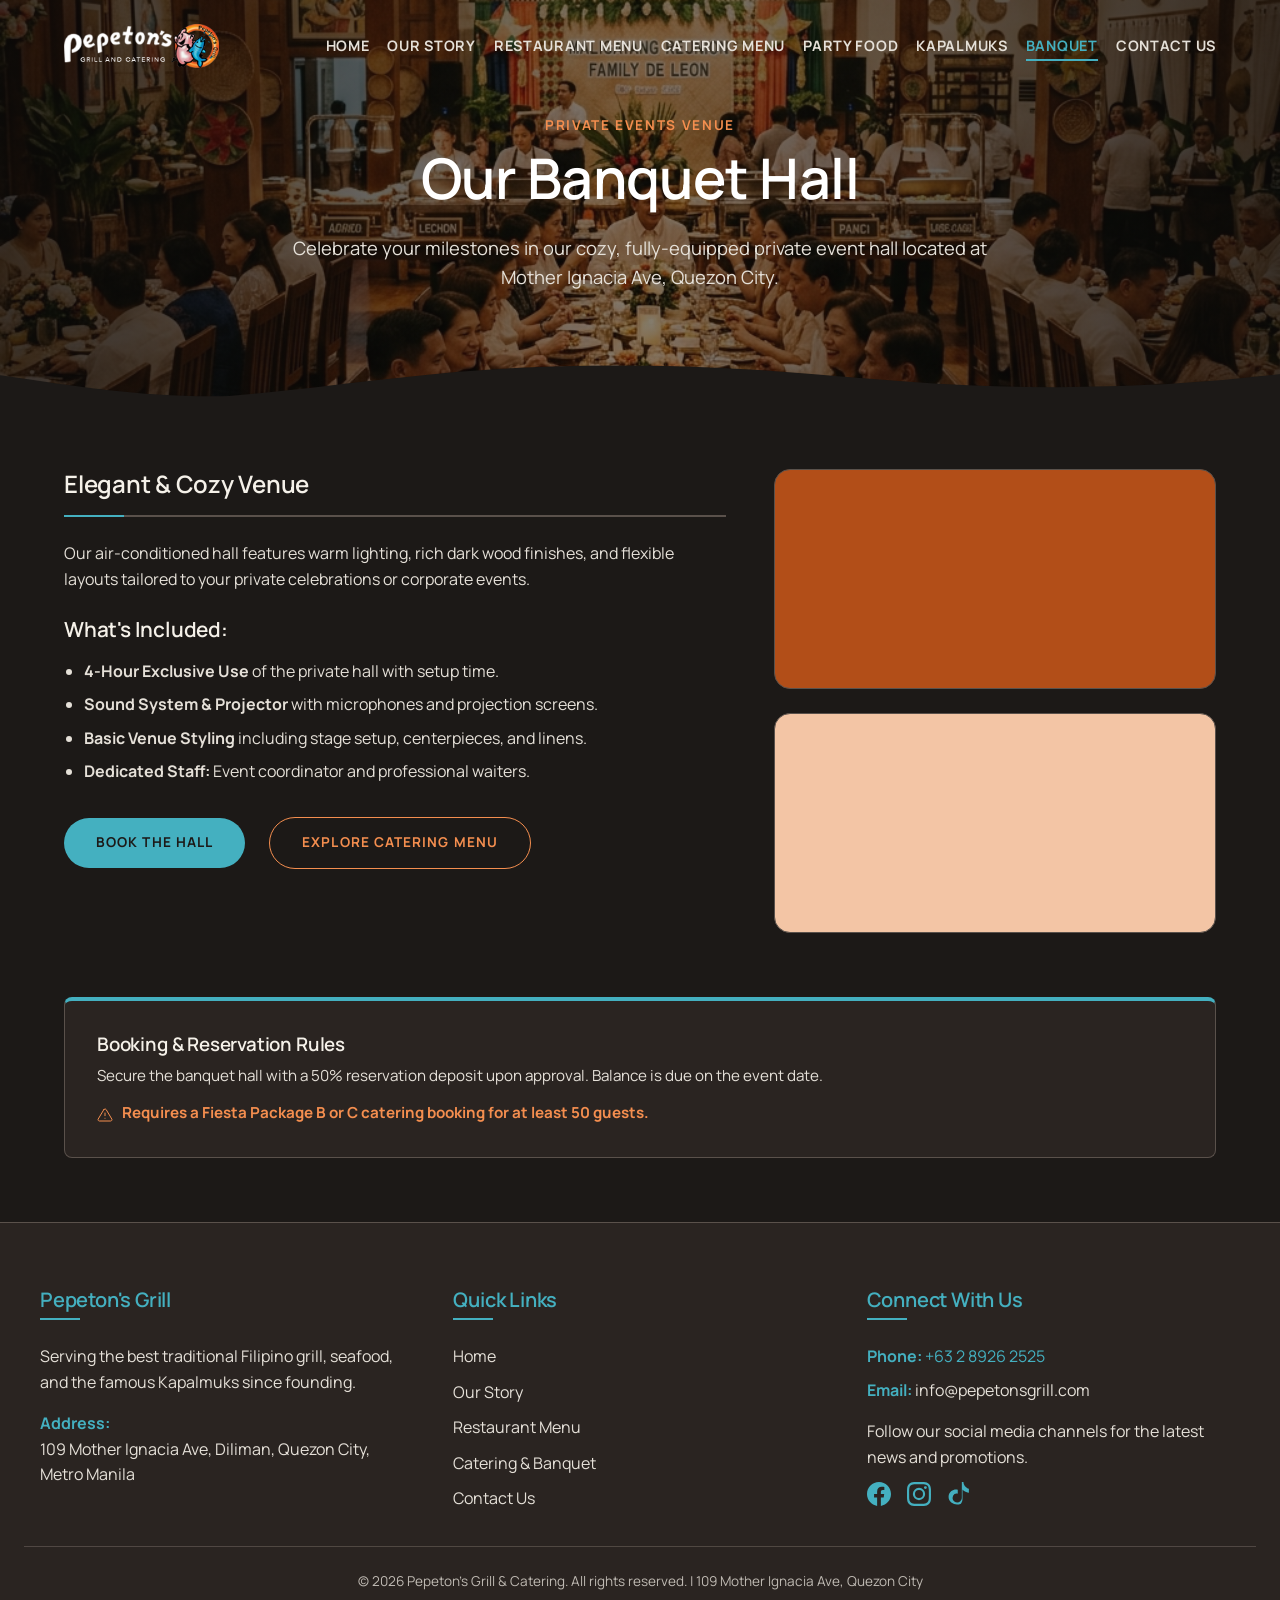
==== commit 4089fee2: "mobile tweak" ====
--- a/banquet.html
+++ b/banquet.html
@@ -1,17 +1,20 @@
 <!DOCTYPE html>
 <html lang="en">
+
 <head>
   <meta charset="UTF-8">
   <meta name="viewport" content="width=device-width, initial-scale=1.0">
   <title>Banquet Hall & Event Hosting | Pepeton's Quezon City</title>
-  <meta name="description" content="Host your private events at Pepeton's Banquet Hall in Quezon City. Perfect for debuts, reunions, seminars, and wedding banquets. Capacity up to 150 guests.">
-  
+  <meta name="description"
+    content="Host your private events at Pepeton's Banquet Hall in Quezon City. Perfect for debuts, reunions, seminars, and wedding banquets. Capacity up to 150 guests.">
+
   <link rel="preconnect" href="https://fonts.googleapis.com">
   <link rel="preconnect" href="https://fonts.gstatic.com" crossorigin>
   <link href="https://fonts.googleapis.com/css2?family=Manrope:wght@400;500;600;700;800&display=swap" rel="stylesheet">
-  
+
   <link rel="stylesheet" href="css/style.css">
 </head>
+
 <body>
 
   <!-- Top Sticky Header -->
@@ -20,7 +23,7 @@
       <a href="index.html" class="nav-logo" id="headerLogoLink">
         <img src="assets/logo.png" alt="Pepeton's Logo">
       </a>
-      
+
       <button class="mobile-nav-toggle" id="mobileNavToggle" aria-label="Toggle navigation">
         <span></span>
         <span></span>
@@ -29,9 +32,11 @@
 
       <ul class="nav-links" id="navLinks">
         <li><a href="index.html">Home</a></li>
+        <li><a href="our-story.html">Our Story</a></li>
         <li><a href="menu/restaurant.html">Restaurant Menu</a></li>
         <li><a href="menu/catering.html">Catering Menu</a></li>
         <li><a href="menu/party-food.html">Party Food</a></li>
+        <li><a href="kapalmuks.html">Kapalmuks</a></li>
         <li><a href="banquet.html" class="active">Banquet</a></li>
         <li><a href="contact.html">Contact Us</a></li>
       </ul>
@@ -41,20 +46,27 @@
   <!-- Hero Header Banner -->
   <section class="hero hero-subpage" style="background-image: url('assets/banquet_hall.png');">
     <!-- Hero Vignette/Overlay for legibility -->
-    <div class="hero-overlay" style="background: linear-gradient(to right, rgba(12, 10, 9, 0.8) 0%, rgba(12, 10, 9, 0.5) 50%, rgba(12, 10, 9, 0.8) 100%);"></div>
-    
+    <div class="hero-overlay"
+      style="background: linear-gradient(to right, rgba(12, 10, 9, 0.8) 0%, rgba(12, 10, 9, 0.5) 50%, rgba(12, 10, 9, 0.8) 100%);">
+    </div>
+
     <div class="hero-content" style="margin-left: 0; text-align: center; max-width: 800px; padding: 0 var(--space-lg);">
       <span class="text-gold text-uppercase-label">Private Events Venue</span>
-      <h1 style="font-size: clamp(2.2rem, 5vw, 3.5rem); margin-top: 8px; color: #FFFFFF; line-height: 1.15;">Our Banquet Hall</h1>
+      <h1 style="font-size: clamp(2.2rem, 5vw, 3.5rem); margin-top: 8px; color: #FFFFFF; line-height: 1.15;">Our Banquet
+        Hall</h1>
       <p class="hero-tagline" style="margin-bottom: 0; font-size: 1.15rem; color: var(--color-body-cream);">
-        Celebrate your milestones in our cozy, fully-equipped private event hall located at Mother Ignacia Ave, Quezon City.
+        Celebrate your milestones in our cozy, fully-equipped private event hall located at Mother Ignacia Ave, Quezon
+        City.
       </p>
     </div>
 
     <!-- Organic Wave Separator -->
     <div class="hero-wave">
-      <svg viewBox="0 0 1200 120" preserveAspectRatio="none" style="position: relative; display: block; width: calc(100% + 1.3px); height: 40px; transform: rotateY(180deg);">
-        <path d="M985.66,92.83C906.67,72,823.78,31,743.84,14.19c-82.26-17.34-168.06-16.33-250.45.39-57.84,11.73-114,31.07-172,41.86A600.21,600.21,0,0,1,0,27.35V120H1200V30.25C1123.29,66.36,1059.08,98.7,985.66,92.83Z" fill="var(--color-bg-dark)"></path>
+      <svg viewBox="0 0 1200 120" preserveAspectRatio="none"
+        style="position: relative; display: block; width: calc(100% + 1.3px); height: 40px; transform: rotateY(180deg);">
+        <path
+          d="M985.66,92.83C906.67,72,823.78,31,743.84,14.19c-82.26-17.34-168.06-16.33-250.45.39-57.84,11.73-114,31.07-172,41.86A600.21,600.21,0,0,1,0,27.35V120H1200V30.25C1123.29,66.36,1059.08,98.7,985.66,92.83Z"
+          fill="var(--color-bg-dark)"></path>
       </svg>
     </div>
   </section>
@@ -62,19 +74,25 @@
   <main>
 
     <!-- Venue Details & Image Placeholders -->
-    <section class="content-grid" style="grid-template-columns: 1.2fr 0.8fr; gap: 48px; align-items: start; margin-bottom: 64px;">
-      <div class="scroll-reveal">
+    <section class="content-grid"
+      style="grid-template-columns: 1.2fr 0.8fr; gap: 48px; align-items: start; margin-bottom: 64px;">
+      <div>
         <h2 class="menu-section-title">Elegant & Cozy Venue</h2>
         <p style="margin-bottom: 24px; line-height: 1.6;">
-          Our air-conditioned hall features warm lighting, rich dark wood finishes, and flexible layouts tailored to your private celebrations or corporate events.
+          Our air-conditioned hall features warm lighting, rich dark wood finishes, and flexible layouts tailored to
+          your private celebrations or corporate events.
         </p>
 
         <h3 style="margin: 24px 0 16px; font-size: 1.3rem;">What's Included:</h3>
         <ul style="margin-bottom: 32px; padding-left: 20px; line-height: 1.7;">
-          <li style="margin-bottom: 6px;"><strong>4-Hour Exclusive Use</strong> of the private hall with setup time.</li>
-          <li style="margin-bottom: 6px;"><strong>Sound System & Projector</strong> with microphones and projection screens.</li>
-          <li style="margin-bottom: 6px;"><strong>Basic Venue Styling</strong> including stage setup, centerpieces, and linens.</li>
-          <li style="margin-bottom: 6px;"><strong>Dedicated Staff:</strong> Event coordinator and professional waiters.</li>
+          <li style="margin-bottom: 6px;"><strong>4-Hour Exclusive Use</strong> of the private hall with setup time.
+          </li>
+          <li style="margin-bottom: 6px;"><strong>Sound System & Projector</strong> with microphones and projection
+            screens.</li>
+          <li style="margin-bottom: 6px;"><strong>Basic Venue Styling</strong> including stage setup, centerpieces, and
+            linens.</li>
+          <li style="margin-bottom: 6px;"><strong>Dedicated Staff:</strong> Event coordinator and professional waiters.
+          </li>
         </ul>
 
         <div style="display: flex; gap: 24px; align-items: center; margin-top: 24px;">
@@ -84,20 +102,28 @@
       </div>
 
       <!-- Photo Gallery Blank Placeholders -->
-      <div class="scroll-reveal" style="display: flex; flex-direction: column; gap: 24px;">
-        <div class="image-placeholder" style="min-height: 220px; background-color: #B24E18; border-radius: var(--radius-lg);"></div>
-        <div class="image-placeholder" style="min-height: 220px; background-color: #F3C5A5; border-radius: var(--radius-lg);"></div>
+      <div style="display: flex; flex-direction: column; gap: 24px;">
+        <div class="image-placeholder"
+          style="min-height: 220px; background-color: #B24E18; border-radius: var(--radius-lg);"></div>
+        <div class="image-placeholder"
+          style="min-height: 220px; background-color: #F3C5A5; border-radius: var(--radius-lg);"></div>
       </div>
     </section>
 
     <!-- Booking Guidelines Card -->
-    <section class="card scroll-reveal" style="border-top: 4px solid var(--color-section-red) !important; margin-bottom: 0; background-color: var(--color-maroon-bg);">
+    <section class="card"
+      style="border-top: 4px solid var(--color-section-red) !important; margin-bottom: 0; background-color: var(--color-maroon-bg);">
       <h3>Booking & Reservation Rules</h3>
       <p style="margin-top: 8px; font-size: 0.95rem; line-height: 1.6;">
         Secure the banquet hall with a 50% reservation deposit upon approval. Balance is due on the event date.
       </p>
       <p style="margin-top: 12px; font-weight: bold; color: var(--color-header-gold); font-size: 0.95rem;">
-        <svg viewBox="0 0 24 24" fill="none" stroke="currentColor" stroke-width="1.5" stroke-linecap="round" stroke-linejoin="round" style="width: 16px; height: 16px; color: var(--color-header-gold); display: inline-block; vertical-align: text-bottom; margin-right: 6px;"><path d="M10.29 3.86L1.82 18a2 2 0 0 0 1.71 3h16.94a2 2 0 0 0 1.71-3L13.71 3.86a2 2 0 0 0-3.42 0zM12 9v4M12 17h.01"/></svg> Requires a Fiesta Package B or C catering booking for at least 50 guests.
+        <svg viewBox="0 0 24 24" fill="none" stroke="currentColor" stroke-width="1.5" stroke-linecap="round"
+          stroke-linejoin="round"
+          style="width: 16px; height: 16px; color: var(--color-header-gold); display: inline-block; vertical-align: text-bottom; margin-right: 6px;">
+          <path
+            d="M10.29 3.86L1.82 18a2 2 0 0 0 1.71 3h16.94a2 2 0 0 0 1.71-3L13.71 3.86a2 2 0 0 0-3.42 0zM12 9v4M12 17h.01" />
+        </svg> Requires a Fiesta Package B or C catering booking for at least 50 guests.
       </p>
     </section>
   </main>
@@ -108,13 +134,15 @@
       <div class="footer-col">
         <h3 class="text-gold">Pepeton's Grill</h3>
         <p>Serving the best traditional Filipino grill, seafood, and the famous Kapalmuks since founding.</p>
-        <p style="margin-top: 16px;"><strong class="text-gold">Address:</strong><br>109 Mother Ignacia Ave, Diliman, Quezon City, Metro Manila</p>
+        <p style="margin-top: 16px;"><strong class="text-gold">Address:</strong><br>109 Mother Ignacia Ave, Diliman,
+          Quezon City, Metro Manila</p>
       </div>
-      
+
       <div class="footer-col">
         <h3 class="text-gold">Quick Links</h3>
         <ul>
           <li><a href="index.html">Home</a></li>
+          <li><a href="our-story.html">Our Story</a></li>
           <li><a href="menu/restaurant.html">Restaurant Menu</a></li>
           <li><a href="menu/catering.html">Catering & Banquet</a></li>
           <li><a href="contact.html">Contact Us</a></li>
@@ -123,23 +151,33 @@
 
       <div class="footer-col">
         <h3 class="text-gold">Connect With Us</h3>
-        <p><strong class="text-gold">Phone:</strong> <a href="tel:+63289262525" class="text-gold">+63 2 8926 2525</a></p>
+        <p><strong class="text-gold">Phone:</strong> <a href="tel:+63289262525" class="text-gold">+63 2 8926 2525</a>
+        </p>
         <p><strong class="text-gold">Email:</strong> info@pepetonsgrill.com</p>
         <p style="margin-top: 16px;">Follow our social media channels for the latest news and promotions.</p>
         <p style="margin-top: 12px; display: flex; gap: 16px; align-items: center;">
-          <a href="https://facebook.com" target="_blank" rel="noopener" class="text-gold" aria-label="Facebook" style="display: flex; align-items: center;">
-            <svg viewBox="0 0 24 24" fill="currentColor" style="width: 24px; height: 24px; transition: transform 0.2s;" onmouseover="this.style.transform='scale(1.1)'" onmouseout="this.style.transform='scale(1)'">
-              <path d="M24 12.073c0-6.627-5.373-12-12-12s-12 5.373-12 12c0 5.99 4.388 10.954 10.125 11.854v-8.385H7.078v-3.47h3.047V9.43c0-3.007 1.792-4.669 4.533-4.669 1.312 0 2.686.235 2.686.235v2.953H15.83c-1.491 0-1.956.925-1.956 1.874v2.25h3.328l-.532 3.47h-2.796v8.385C19.612 23.027 24 18.062 24 12.073z"/>
+          <a href="https://facebook.com" target="_blank" rel="noopener" class="text-gold" aria-label="Facebook"
+            style="display: flex; align-items: center;">
+            <svg viewBox="0 0 24 24" fill="currentColor" style="width: 24px; height: 24px; transition: transform 0.2s;"
+              onmouseover="this.style.transform='scale(1.1)'" onmouseout="this.style.transform='scale(1)'">
+              <path
+                d="M24 12.073c0-6.627-5.373-12-12-12s-12 5.373-12 12c0 5.99 4.388 10.954 10.125 11.854v-8.385H7.078v-3.47h3.047V9.43c0-3.007 1.792-4.669 4.533-4.669 1.312 0 2.686.235 2.686.235v2.953H15.83c-1.491 0-1.956.925-1.956 1.874v2.25h3.328l-.532 3.47h-2.796v8.385C19.612 23.027 24 18.062 24 12.073z" />
             </svg>
           </a>
-          <a href="https://instagram.com" target="_blank" rel="noopener" class="text-gold" aria-label="Instagram" style="display: flex; align-items: center;">
-            <svg viewBox="0 0 24 24" fill="currentColor" style="width: 24px; height: 24px; transition: transform 0.2s;" onmouseover="this.style.transform='scale(1.1)'" onmouseout="this.style.transform='scale(1)'">
-              <path d="M12 2.163c3.204 0 3.584.012 4.85.07 3.252.148 4.771 1.691 4.919 4.919.058 1.265.069 1.645.069 4.849 0 3.205-.012 3.584-.069 4.849-.149 3.225-1.664 4.771-4.919 4.919-1.266.058-1.644.07-4.85.07-3.204 0-3.584-.012-4.849-.07-3.26-.149-4.771-1.699-4.919-4.92-.058-1.265-.07-1.644-.07-4.849 0-3.204.013-3.583.07-4.849.149-3.227 1.664-4.771 4.919-4.919 1.266-.057 1.645-.069 4.849-.069zM12 0C8.741 0 8.333.014 7.053.072 2.695.272.273 2.69.073 7.051.014 8.333 0 8.741 0 12c0 3.259.014 3.668.072 4.948.2 4.358 2.618 6.78 6.98 6.98 1.281.058 1.689.072 4.948.072 3.259 0 3.668-.014 4.948-.072 4.354-.2 6.782-2.618 6.979-6.98.059-1.28.073-1.689.073-4.948 0-3.259-.014-3.667-.072-4.947-.196-4.354-2.617-6.78-6.979-6.98C15.668.014 15.259 0 12 0zm0 5.838a6.162 6.162 0 1 0 0 12.324 6.162 6.162 0 0 0 0-12.324zM12 16a4 4 0 1 1 0-8 4 4 0 0 1 0 8zm6.406-11.845a1.44 1.44 0 1 0 0 2.881 1.44 1.44 0 0 0 0-2.881z"/>
+          <a href="https://instagram.com" target="_blank" rel="noopener" class="text-gold" aria-label="Instagram"
+            style="display: flex; align-items: center;">
+            <svg viewBox="0 0 24 24" fill="currentColor" style="width: 24px; height: 24px; transition: transform 0.2s;"
+              onmouseover="this.style.transform='scale(1.1)'" onmouseout="this.style.transform='scale(1)'">
+              <path
+                d="M12 2.163c3.204 0 3.584.012 4.85.07 3.252.148 4.771 1.691 4.919 4.919.058 1.265.069 1.645.069 4.849 0 3.205-.012 3.584-.069 4.849-.149 3.225-1.664 4.771-4.919 4.919-1.266.058-1.644.07-4.85.07-3.204 0-3.584-.012-4.849-.07-3.26-.149-4.771-1.699-4.919-4.92-.058-1.265-.07-1.644-.07-4.849 0-3.204.013-3.583.07-4.849.149-3.227 1.664-4.771 4.919-4.919 1.266-.057 1.645-.069 4.849-.069zM12 0C8.741 0 8.333.014 7.053.072 2.695.272.273 2.69.073 7.051.014 8.333 0 8.741 0 12c0 3.259.014 3.668.072 4.948.2 4.358 2.618 6.78 6.98 6.98 1.281.058 1.689.072 4.948.072 3.259 0 3.668-.014 4.948-.072 4.354-.2 6.782-2.618 6.979-6.98.059-1.28.073-1.689.073-4.948 0-3.259-.014-3.667-.072-4.947-.196-4.354-2.617-6.78-6.979-6.98C15.668.014 15.259 0 12 0zm0 5.838a6.162 6.162 0 1 0 0 12.324 6.162 6.162 0 0 0 0-12.324zM12 16a4 4 0 1 1 0-8 4 4 0 0 1 0 8zm6.406-11.845a1.44 1.44 0 1 0 0 2.881 1.44 1.44 0 0 0 0-2.881z" />
             </svg>
           </a>
-          <a href="https://tiktok.com" target="_blank" rel="noopener" class="text-gold" aria-label="TikTok" style="display: flex; align-items: center;">
-            <svg viewBox="0 0 24 24" fill="currentColor" style="width: 24px; height: 24px; transition: transform 0.2s;" onmouseover="this.style.transform='scale(1.1)'" onmouseout="this.style.transform='scale(1)'">
-              <path d="M12.525.02c1.31-.02 2.61-.01 3.91-.02.08 1.53.63 3.02 1.59 4.23.97 1.22 2.34 2.12 3.86 2.57v3.83c-1.84-.04-3.61-.69-5.06-1.83a8.914 8.914 0 0 1-1.3-1.29v8.94c.05 1.89-.52 3.75-1.63 5.25A9.458 9.458 0 0 1 4.28 20.4c-1.72-1.37-2.73-3.48-2.71-5.69.02-2.2 1.05-4.29 2.78-5.64 1.83-1.42 4.2-1.92 6.42-1.34v3.9c-1.1-.35-2.29-.19-3.26.43a4.793 4.793 0 0 0-1.93 3.86c.01 1.4.67 2.73 1.8 3.56a4.896 4.896 0 0 0 5.97-.24c1.02-.91 1.56-2.25 1.48-3.62V0h-.02z"/>
+          <a href="https://tiktok.com" target="_blank" rel="noopener" class="text-gold" aria-label="TikTok"
+            style="display: flex; align-items: center;">
+            <svg viewBox="0 0 24 24" fill="currentColor" style="width: 24px; height: 24px; transition: transform 0.2s;"
+              onmouseover="this.style.transform='scale(1.1)'" onmouseout="this.style.transform='scale(1)'">
+              <path
+                d="M12.525.02c1.31-.02 2.61-.01 3.91-.02.08 1.53.63 3.02 1.59 4.23.97 1.22 2.34 2.12 3.86 2.57v3.83c-1.84-.04-3.61-.69-5.06-1.83a8.914 8.914 0 0 1-1.3-1.29v8.94c.05 1.89-.52 3.75-1.63 5.25A9.458 9.458 0 0 1 4.28 20.4c-1.72-1.37-2.73-3.48-2.71-5.69.02-2.2 1.05-4.29 2.78-5.64 1.83-1.42 4.2-1.92 6.42-1.34v3.9c-1.1-.35-2.29-.19-3.26.43a4.793 4.793 0 0 0-1.93 3.86c.01 1.4.67 2.73 1.8 3.56a4.896 4.896 0 0 0 5.97-.24c1.02-.91 1.56-2.25 1.48-3.62V0h-.02z" />
             </svg>
           </a>
         </p>
@@ -152,4 +190,5 @@
 
   <script src="js/main.js"></script>
 </body>
-</html>
+
+</html>
--- a/css/style.css
+++ b/css/style.css
@@ -170,7 +170,12 @@
   align-items: center;
   max-width: 1200px;
   margin: 0 auto;
-  padding: var(--space-md) var(--space-lg);
+  padding: 24px var(--space-lg);
+  transition: padding 0.3s var(--motion-ease-standard);
+}
+
+.header-overlay.scrolled .nav-container {
+  padding: 14px var(--space-lg);
 }
 
 .nav-logo {
@@ -403,11 +408,14 @@
   max-width: 650px;
   margin-left: 48px;
   /* Offset for floating social bar */
+  transition: opacity 0.8s ease;
+}
+
+#homeHero .hero-content {
   opacity: 0;
-  transition: opacity 0.8s ease;
-}
-
-.hero-content.fade-in {
+}
+
+#homeHero .hero-content.fade-in {
   opacity: 1;
 }
 
@@ -444,13 +452,23 @@
 
 /* Hero Elements & Animations */
 .header-overlay {
-  position: absolute;
+  position: fixed;
   top: 0;
   left: 0;
   width: 100%;
-  background: linear-gradient(to bottom, rgba(12, 10, 9, 0.8) 0%, rgba(12, 10, 9, 0) 100%) !important;
-  border-bottom: none !important;
+  background: transparent !important;
+  border-bottom: 1px solid transparent !important;
+  box-shadow: none;
   z-index: 100;
+  transition: background-color 0.4s var(--motion-ease-standard), 
+              border-color 0.4s var(--motion-ease-standard), 
+              box-shadow 0.4s var(--motion-ease-standard);
+}
+
+.header-overlay.scrolled {
+  background: var(--color-maroon-bg) !important;
+  border-bottom: 1px solid var(--color-divider-brown) !important;
+  box-shadow: 0 4px 20px rgba(0, 0, 0, 0.3) !important;
 }
 
 .hero-slideshow {
@@ -624,7 +642,7 @@
 /* Menus & Lists */
 .menu-layout-wrapper {
   display: grid;
-  grid-template-columns: 280px 1fr;
+  grid-template-columns: 280px minmax(0, 1fr);
   gap: var(--space-xl);
   align-items: flex-start;
   max-width: 1200px;
@@ -931,9 +949,16 @@
 }
 
 @media (max-width: 1024px) {
+  .nav-container {
+    padding: 20px var(--space-md);
+  }
+
+  .header-overlay.scrolled .nav-container {
+    padding: 12px var(--space-md) !important;
+  }
+
   .nav-links {
     display: none;
-    /* Collapses on mobile */
     flex-direction: column;
     position: absolute;
     top: 100%;
@@ -943,6 +968,7 @@
     border-bottom: 1px solid var(--color-brown-mid);
     padding: var(--space-lg);
     gap: var(--space-md);
+    z-index: 101;
   }
 
   .nav-links.active {
@@ -973,14 +999,33 @@
     display: flex;
     flex-direction: column;
     align-items: center;
+    text-align: center;
+  }
+
+  .hero-content > * {
+    text-align: center;
+    justify-content: center;
+  }
+
+  .hero-content > div[style*="inline-flex"] {
+    justify-content: center;
+    width: 100%;
+    text-align: center;
   }
 
   .hero-actions {
     justify-content: center;
   }
 
+  /* Uniform dark overlay instead of directional gradient on mobile */
+  .hero-overlay {
+    background: rgba(12, 10, 9, 0.65) !important;
+  }
+
   .hero-operating-info {
     justify-content: center;
+    flex-wrap: wrap;
+    text-align: center;
   }
 
   .hero-social-bar {
@@ -1021,15 +1066,377 @@
     min-height: 280px !important;
     padding: 100px 24px 40px !important;
   }
+
+  /* Menu grid: 2 columns on tablet */
+  .menu-grid {
+    grid-template-columns: repeat(2, minmax(0, 1fr));
+    gap: var(--space-lg);
+  }
+
+  /* Banquet content grid stack */
+  .content-grid {
+    grid-template-columns: 1fr !important;
+    gap: var(--space-xl) !important;
+  }
 }
 
 @media (max-width: 768px) {
-  .menu-grid {
-    grid-template-columns: 1fr;
-  }
-
+  /* Global main padding */
   main {
     padding: var(--space-lg) var(--space-md);
+  }
+
+  /* Full-width menu main override */
+  .full-width-menu-main {
+    padding-left: 16px !important;
+    padding-right: 16px !important;
+    padding-top: var(--space-lg) !important;
+  }
+
+  /* Menu grid: 2 columns on mobile */
+  .menu-grid {
+    grid-template-columns: repeat(2, minmax(0, 1fr));
+    gap: 12px;
+  }
+
+  /* Make specialty occupy one whole row on mobile */
+  .menu-item.specialty {
+    grid-column: 1 / -1;
+  }
+
+  /* Reduce menu card image height on mobile */
+  .menu-item-img {
+    height: 150px;
+  }
+
+  /* Specialty cards: full width, reduced image */
+  .menu-item.specialty .menu-item-img {
+    height: 220px;
+  }
+
+  /* Menu item content padding */
+  .menu-item-content {
+    padding: 10px;
+  }
+
+  /* Menu item header: stack name and price */
+  .menu-item-header {
+    flex-direction: column;
+    gap: 4px;
+  }
+
+  .menu-item-name {
+    font-size: 1rem;
+  }
+
+  .menu-item-price {
+    font-size: 1rem;
+  }
+
+  .menu-item-desc {
+    display: none;
+  }
+
+  .specialty-badge {
+    top: 10px;
+    left: 10px;
+    font-size: 0.65rem;
+    padding: 4px 8px;
+  }
+
+  /* Menu section spacing */
+  .menu-section {
+    margin-bottom: var(--space-xl);
+  }
+
+  .menu-section-title {
+    font-size: 1.3rem;
+    margin-bottom: var(--space-md);
+  }
+
+  /* Hero section mobile adjustments */
+  .hero {
+    min-height: 85vh;
+    padding: 100px 16px 48px;
+  }
+
+  .hero-content h1 {
+    font-size: clamp(1.8rem, 7vw, 2.8rem) !important;
+  }
+
+  .hero-tagline {
+    font-size: 1rem !important;
+    margin-bottom: var(--space-lg) !important;
+  }
+
+  .hero-actions {
+    flex-direction: column;
+    width: 100%;
+    gap: var(--space-sm);
+  }
+
+  .hero-actions .btn {
+    width: 100%;
+    text-align: center;
+  }
+
+  .hero-operating-info {
+    flex-direction: column;
+    gap: var(--space-md);
+    text-align: center;
+  }
+
+  .hero-social-bar {
+    gap: 16px;
+    padding: 10px 20px;
+    border-radius: 30px;
+  }
+
+  .hero-subpage {
+    min-height: 220px !important;
+    padding: 80px 16px 32px !important;
+  }
+
+  .hero-subpage .hero-content h1 {
+    font-size: clamp(1.6rem, 6vw, 2.5rem) !important;
+  }
+
+  .hero-subpage .hero-tagline {
+    font-size: 0.95rem !important;
+  }
+
+  /* Hero floating food image */
+  .hero-floating-food {
+    max-width: 280px;
+    height: 180px;
+  }
+
+  /* Bento grid stacks fully on mobile */
+  .bento-grid {
+    gap: var(--space-md);
+  }
+
+  /* Bento flex cards (like Kapalmuks spotlight) */
+  .bento-flex-mobile {
+    flex-direction: column !important;
+  }
+
+  .bento-flex-mobile > div {
+    width: 100% !important;
+  }
+
+  .bento-flex-mobile .image-placeholder {
+    width: 100% !important;
+    min-height: 200px !important;
+  }
+
+  /* Cards reduce padding */
+  .card {
+    padding: 20px;
+  }
+
+  /* Contact form */
+  .contact-container {
+    gap: var(--space-md);
+  }
+
+  .form-group {
+    margin-bottom: var(--space-md);
+  }
+
+  /* Footer on mobile */
+  .footer-grid {
+    grid-template-columns: 1fr;
+    gap: 32px;
+  }
+
+  footer {
+    padding: var(--space-xl) var(--space-md) var(--space-md);
+  }
+
+  .footer-col h3 {
+    font-size: 1.1rem;
+  }
+
+  /* Section headings */
+  h2 {
+    font-size: 1.6rem !important;
+  }
+
+  /* Download Menu CTA card */
+  .full-width-menu-main > .card {
+    margin-top: var(--space-lg) !important;
+    padding: 20px !important;
+  }
+
+  /* Package cards on banquet/catering */
+  .package-price {
+    font-size: 1.5rem;
+  }
+
+  /* Slogan badge */
+  .slogan-badge {
+    font-size: 1.2rem;
+    padding: 5px 14px 6px;
+  }
+
+  /* Buttons slight size adjustment */
+  .btn {
+    padding: 12px 24px;
+    font-size: 0.8rem;
+  }
+
+  /* Package card: reset any inline scale on mobile */
+  .package-card {
+    transform: none !important;
+  }
+
+  /* Bezel inner form */
+  .bezel-inner-form {
+    padding: 20px;
+  }
+
+  /* Map section */
+  .map-responsive {
+    padding-bottom: 75%;
+  }
+
+  /* Content grid inline override for banquet page */
+  [style*="grid-template-columns: 1.2fr"] {
+    grid-template-columns: 1fr !important;
+    gap: var(--space-lg) !important;
+  }
+}
+
+/* Extra small devices (phones in portrait) */
+@media (max-width: 480px) {
+  main {
+    padding: var(--space-md) var(--space-sm);
+  }
+
+  .full-width-menu-main {
+    padding-left: 12px !important;
+    padding-right: 12px !important;
+  }
+
+  .nav-container {
+    padding: 16px var(--space-md) !important;
+  }
+
+  .header-overlay.scrolled .nav-container {
+    padding: 10px var(--space-md) !important;
+  }
+
+  .nav-logo img {
+    height: 32px;
+  }
+
+  .nav-links {
+    padding: var(--space-md);
+    gap: var(--space-sm);
+  }
+
+  .nav-links a {
+    font-size: 0.85rem;
+    padding: var(--space-sm) 0;
+  }
+
+  /* Hero extra small */
+  .hero {
+    min-height: 80vh;
+    padding: 80px 12px 40px;
+  }
+
+  .hero-content h1 {
+    font-size: 1.6rem !important;
+    margin-bottom: var(--space-md) !important;
+  }
+
+  .hero-tagline {
+    font-size: 0.9rem !important;
+    line-height: 1.5 !important;
+  }
+
+  .hero-floating-food {
+    max-width: 240px;
+    height: 160px;
+  }
+
+  .hero-subpage {
+    min-height: 180px !important;
+    padding: 70px 12px 24px !important;
+  }
+
+  /* Menu items */
+  .menu-item-img {
+    height: 120px;
+  }
+
+  .menu-item.specialty .menu-item-img {
+    height: 180px;
+  }
+
+  .menu-item-name {
+    font-size: 0.85rem;
+  }
+
+  .menu-item-price {
+    font-size: 0.85rem;
+  }
+
+  .menu-item-content {
+    padding: 8px;
+  }
+
+  /* Specialty badge */
+  .specialty-badge {
+    top: 10px;
+    left: 10px;
+    font-size: 0.6rem;
+    padding: 4px 8px;
+  }
+
+  /* Cards */
+  .card {
+    padding: 16px;
+    border-radius: var(--radius-md);
+  }
+
+  /* Bento section header */
+  #homeBento > div:first-child h2 {
+    font-size: 1.4rem !important;
+  }
+
+  /* Footer */
+  .footer-bottom {
+    font-size: 0.75rem;
+  }
+
+  /* Form controls */
+  .form-control {
+    padding: 10px 12px;
+    font-size: 0.9rem;
+  }
+
+  /* Buttons */
+  .btn {
+    padding: 10px 20px;
+    font-size: 0.75rem;
+  }
+
+  /* Slogan badge */
+  .slogan-badge {
+    font-size: 1rem;
+    padding: 4px 12px 5px;
+  }
+
+  /* Section spacing */
+  section {
+    margin-bottom: var(--space-xl);
+  }
+
+  h2 {
+    font-size: 1.4rem !important;
   }
 }
 
@@ -1155,47 +1562,55 @@
     border-bottom: 1px solid var(--color-divider-brown);
     padding-bottom: 24px;
   }
+
+  .venue-highlights-container {
+    padding: 24px 16px;
+    margin-bottom: 32px;
+  }
 }
 /* Responsive overrides for Menu Sidebar and Tabs */
 @media (max-width: 1024px) {
   .menu-layout-wrapper {
-    grid-template-columns: 1fr;
+    grid-template-columns: minmax(0, 1fr);
     gap: var(--space-lg);
     padding-bottom: var(--space-xl);
   }
 
   .menu-sidebar {
     position: sticky;
-    top: 0;
+    top: 60px;
     z-index: 90;
     background-color: var(--color-bg-dark);
-    margin: 0 calc(-1 * var(--space-lg));
-    padding: var(--space-sm) var(--space-lg);
+    margin: 0 calc(-1 * var(--space-md));
+    padding: 16px var(--space-md);
     border-bottom: 1px solid var(--color-divider-brown);
+    min-width: 0;
+  }
+
+  #menuContainer {
+    min-width: 0;
   }
 
   .menu-sidebar .menu-tabs {
     flex-direction: row;
-    overflow-x: auto;
-    white-space: nowrap;
+    flex-wrap: wrap;
+    justify-content: center;
     border: none;
     background: none;
     padding: 0;
-    gap: var(--space-xs);
-    scrollbar-width: none;
-  }
-
-  .menu-sidebar .menu-tabs::-webkit-scrollbar {
-    display: none;
+    gap: 8px var(--space-sm);
   }
 
   .menu-sidebar .menu-tab-btn {
-    padding: var(--space-sm) var(--space-md);
+    padding: 8px 16px;
     border-left: none;
     border-bottom: 3px solid transparent;
     border-radius: 0;
     width: auto;
     text-align: center;
+    flex-shrink: 0;
+    font-size: 0.85rem;
+    font-weight: 600;
   }
 
   .menu-sidebar .menu-tab-btn:hover,
@@ -1203,6 +1618,33 @@
     background: none;
     border-bottom-color: var(--color-header-gold);
     border-left-color: transparent;
+  }
+}
+
+@media (max-width: 768px) {
+  .menu-sidebar {
+    margin: 0 -16px !important;
+    padding: 12px 16px !important;
+  }
+
+  .menu-sidebar .menu-tab-btn {
+    padding: 6px 12px !important;
+    font-size: 0.8rem !important;
+    font-weight: 600 !important;
+  }
+}
+
+@media (max-width: 480px) {
+  .menu-sidebar {
+    top: 52px;
+    margin: 0 -12px !important;
+    padding: 10px 12px !important;
+  }
+
+  .menu-sidebar .menu-tab-btn {
+    padding: 5px 8px !important;
+    font-size: 0.75rem !important;
+    font-weight: 600 !important;
   }
 }
 
@@ -1379,18 +1821,77 @@
 }
 
 @media (max-width: 768px) {
+  .specialty-modal-content {
+    width: 95%;
+    max-height: 92vh;
+    border-radius: var(--radius-md);
+  }
+
   .specialty-modal-body {
     grid-template-columns: 1fr;
-    gap: 24px;
-    padding: 24px;
+    gap: 20px;
+    padding: 20px;
   }
   
   .specialty-modal-img-container {
-    min-height: 240px;
+    min-height: 200px;
+    max-height: 280px;
+  }
+
+  .specialty-modal-img-container img,
+  .specialty-modal-img-container .image-placeholder {
+    min-height: 200px;
   }
   
   .specialty-modal-name {
-    font-size: 1.6rem;
+    font-size: 1.4rem;
+  }
+
+  .specialty-modal-price {
+    font-size: 1.2rem;
+    margin-bottom: 12px;
+  }
+
+  .specialty-modal-desc {
+    font-size: 0.9rem;
+  }
+
+  .specialty-modal-close {
+    top: 10px;
+    right: 10px;
+    width: 36px;
+    height: 36px;
+    font-size: 1.5rem;
+  }
+}
+
+@media (max-width: 480px) {
+  .specialty-modal-content {
+    width: 98%;
+    max-height: 94vh;
+  }
+
+  .specialty-modal-body {
+    gap: 16px;
+    padding: 16px;
+  }
+
+  .specialty-modal-img-container {
+    min-height: 160px;
+    max-height: 220px;
+  }
+
+  .specialty-modal-img-container img,
+  .specialty-modal-img-container .image-placeholder {
+    min-height: 160px;
+  }
+
+  .specialty-modal-name {
+    font-size: 1.2rem;
+  }
+
+  .specialty-modal-price {
+    font-size: 1.1rem;
   }
 }
 
@@ -1417,13 +1918,13 @@
   max-width: 100% !important;
   padding-left: 0 !important;
   padding-right: 0 !important;
-  grid-template-columns: 240px 1fr;
+  grid-template-columns: 240px minmax(0, 1fr);
   gap: var(--space-lg);
 }
 
 @media (max-width: 1024px) {
   .full-width-menu-main .menu-layout-wrapper {
-    grid-template-columns: 1fr;
+    grid-template-columns: minmax(0, 1fr);
   }
 }
 
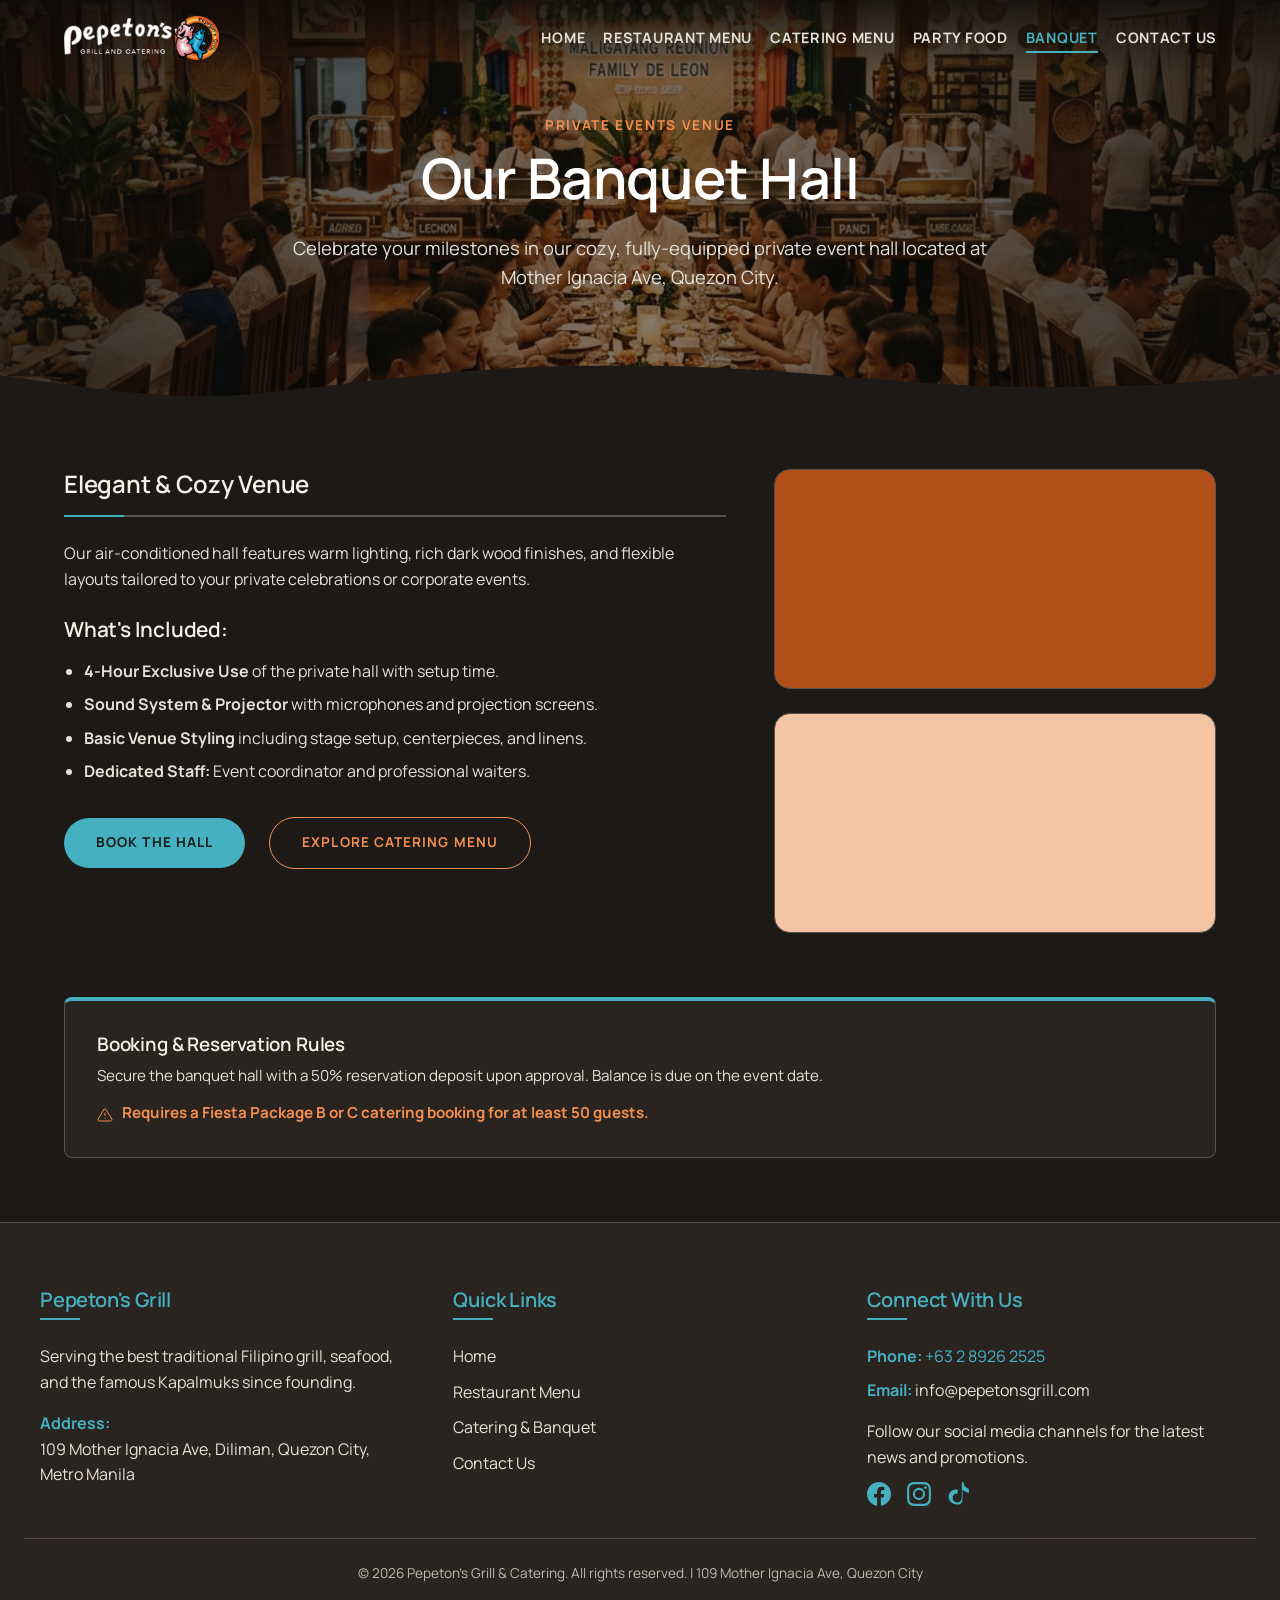
==== commit 7188e9ab: "Revert "mobile tweak" This reverts commit 610b2623ef737047d65b022d76de026b56315255." ====
--- a/banquet.html
+++ b/banquet.html
@@ -1,20 +1,17 @@
 <!DOCTYPE html>
 <html lang="en">
-
 <head>
   <meta charset="UTF-8">
   <meta name="viewport" content="width=device-width, initial-scale=1.0">
   <title>Banquet Hall & Event Hosting | Pepeton's Quezon City</title>
-  <meta name="description"
-    content="Host your private events at Pepeton's Banquet Hall in Quezon City. Perfect for debuts, reunions, seminars, and wedding banquets. Capacity up to 150 guests.">
-
+  <meta name="description" content="Host your private events at Pepeton's Banquet Hall in Quezon City. Perfect for debuts, reunions, seminars, and wedding banquets. Capacity up to 150 guests.">
+  
   <link rel="preconnect" href="https://fonts.googleapis.com">
   <link rel="preconnect" href="https://fonts.gstatic.com" crossorigin>
   <link href="https://fonts.googleapis.com/css2?family=Manrope:wght@400;500;600;700;800&display=swap" rel="stylesheet">
-
+  
   <link rel="stylesheet" href="css/style.css">
 </head>
-
 <body>
 
   <!-- Top Sticky Header -->
@@ -23,7 +20,7 @@
       <a href="index.html" class="nav-logo" id="headerLogoLink">
         <img src="assets/logo.png" alt="Pepeton's Logo">
       </a>
-
+      
       <button class="mobile-nav-toggle" id="mobileNavToggle" aria-label="Toggle navigation">
         <span></span>
         <span></span>
@@ -32,11 +29,9 @@
 
       <ul class="nav-links" id="navLinks">
         <li><a href="index.html">Home</a></li>
-        <li><a href="our-story.html">Our Story</a></li>
         <li><a href="menu/restaurant.html">Restaurant Menu</a></li>
         <li><a href="menu/catering.html">Catering Menu</a></li>
         <li><a href="menu/party-food.html">Party Food</a></li>
-        <li><a href="kapalmuks.html">Kapalmuks</a></li>
         <li><a href="banquet.html" class="active">Banquet</a></li>
         <li><a href="contact.html">Contact Us</a></li>
       </ul>
@@ -46,27 +41,20 @@
   <!-- Hero Header Banner -->
   <section class="hero hero-subpage" style="background-image: url('assets/banquet_hall.png');">
     <!-- Hero Vignette/Overlay for legibility -->
-    <div class="hero-overlay"
-      style="background: linear-gradient(to right, rgba(12, 10, 9, 0.8) 0%, rgba(12, 10, 9, 0.5) 50%, rgba(12, 10, 9, 0.8) 100%);">
-    </div>
-
+    <div class="hero-overlay" style="background: linear-gradient(to right, rgba(12, 10, 9, 0.8) 0%, rgba(12, 10, 9, 0.5) 50%, rgba(12, 10, 9, 0.8) 100%);"></div>
+    
     <div class="hero-content" style="margin-left: 0; text-align: center; max-width: 800px; padding: 0 var(--space-lg);">
       <span class="text-gold text-uppercase-label">Private Events Venue</span>
-      <h1 style="font-size: clamp(2.2rem, 5vw, 3.5rem); margin-top: 8px; color: #FFFFFF; line-height: 1.15;">Our Banquet
-        Hall</h1>
+      <h1 style="font-size: clamp(2.2rem, 5vw, 3.5rem); margin-top: 8px; color: #FFFFFF; line-height: 1.15;">Our Banquet Hall</h1>
       <p class="hero-tagline" style="margin-bottom: 0; font-size: 1.15rem; color: var(--color-body-cream);">
-        Celebrate your milestones in our cozy, fully-equipped private event hall located at Mother Ignacia Ave, Quezon
-        City.
+        Celebrate your milestones in our cozy, fully-equipped private event hall located at Mother Ignacia Ave, Quezon City.
       </p>
     </div>
 
     <!-- Organic Wave Separator -->
     <div class="hero-wave">
-      <svg viewBox="0 0 1200 120" preserveAspectRatio="none"
-        style="position: relative; display: block; width: calc(100% + 1.3px); height: 40px; transform: rotateY(180deg);">
-        <path
-          d="M985.66,92.83C906.67,72,823.78,31,743.84,14.19c-82.26-17.34-168.06-16.33-250.45.39-57.84,11.73-114,31.07-172,41.86A600.21,600.21,0,0,1,0,27.35V120H1200V30.25C1123.29,66.36,1059.08,98.7,985.66,92.83Z"
-          fill="var(--color-bg-dark)"></path>
+      <svg viewBox="0 0 1200 120" preserveAspectRatio="none" style="position: relative; display: block; width: calc(100% + 1.3px); height: 40px; transform: rotateY(180deg);">
+        <path d="M985.66,92.83C906.67,72,823.78,31,743.84,14.19c-82.26-17.34-168.06-16.33-250.45.39-57.84,11.73-114,31.07-172,41.86A600.21,600.21,0,0,1,0,27.35V120H1200V30.25C1123.29,66.36,1059.08,98.7,985.66,92.83Z" fill="var(--color-bg-dark)"></path>
       </svg>
     </div>
   </section>
@@ -74,25 +62,19 @@
   <main>
 
     <!-- Venue Details & Image Placeholders -->
-    <section class="content-grid"
-      style="grid-template-columns: 1.2fr 0.8fr; gap: 48px; align-items: start; margin-bottom: 64px;">
-      <div>
+    <section class="content-grid" style="grid-template-columns: 1.2fr 0.8fr; gap: 48px; align-items: start; margin-bottom: 64px;">
+      <div class="scroll-reveal">
         <h2 class="menu-section-title">Elegant & Cozy Venue</h2>
         <p style="margin-bottom: 24px; line-height: 1.6;">
-          Our air-conditioned hall features warm lighting, rich dark wood finishes, and flexible layouts tailored to
-          your private celebrations or corporate events.
+          Our air-conditioned hall features warm lighting, rich dark wood finishes, and flexible layouts tailored to your private celebrations or corporate events.
         </p>
 
         <h3 style="margin: 24px 0 16px; font-size: 1.3rem;">What's Included:</h3>
         <ul style="margin-bottom: 32px; padding-left: 20px; line-height: 1.7;">
-          <li style="margin-bottom: 6px;"><strong>4-Hour Exclusive Use</strong> of the private hall with setup time.
-          </li>
-          <li style="margin-bottom: 6px;"><strong>Sound System & Projector</strong> with microphones and projection
-            screens.</li>
-          <li style="margin-bottom: 6px;"><strong>Basic Venue Styling</strong> including stage setup, centerpieces, and
-            linens.</li>
-          <li style="margin-bottom: 6px;"><strong>Dedicated Staff:</strong> Event coordinator and professional waiters.
-          </li>
+          <li style="margin-bottom: 6px;"><strong>4-Hour Exclusive Use</strong> of the private hall with setup time.</li>
+          <li style="margin-bottom: 6px;"><strong>Sound System & Projector</strong> with microphones and projection screens.</li>
+          <li style="margin-bottom: 6px;"><strong>Basic Venue Styling</strong> including stage setup, centerpieces, and linens.</li>
+          <li style="margin-bottom: 6px;"><strong>Dedicated Staff:</strong> Event coordinator and professional waiters.</li>
         </ul>
 
         <div style="display: flex; gap: 24px; align-items: center; margin-top: 24px;">
@@ -102,28 +84,20 @@
       </div>
 
       <!-- Photo Gallery Blank Placeholders -->
-      <div style="display: flex; flex-direction: column; gap: 24px;">
-        <div class="image-placeholder"
-          style="min-height: 220px; background-color: #B24E18; border-radius: var(--radius-lg);"></div>
-        <div class="image-placeholder"
-          style="min-height: 220px; background-color: #F3C5A5; border-radius: var(--radius-lg);"></div>
+      <div class="scroll-reveal" style="display: flex; flex-direction: column; gap: 24px;">
+        <div class="image-placeholder" style="min-height: 220px; background-color: #B24E18; border-radius: var(--radius-lg);"></div>
+        <div class="image-placeholder" style="min-height: 220px; background-color: #F3C5A5; border-radius: var(--radius-lg);"></div>
       </div>
     </section>
 
     <!-- Booking Guidelines Card -->
-    <section class="card"
-      style="border-top: 4px solid var(--color-section-red) !important; margin-bottom: 0; background-color: var(--color-maroon-bg);">
+    <section class="card scroll-reveal" style="border-top: 4px solid var(--color-section-red) !important; margin-bottom: 0; background-color: var(--color-maroon-bg);">
       <h3>Booking & Reservation Rules</h3>
       <p style="margin-top: 8px; font-size: 0.95rem; line-height: 1.6;">
         Secure the banquet hall with a 50% reservation deposit upon approval. Balance is due on the event date.
       </p>
       <p style="margin-top: 12px; font-weight: bold; color: var(--color-header-gold); font-size: 0.95rem;">
-        <svg viewBox="0 0 24 24" fill="none" stroke="currentColor" stroke-width="1.5" stroke-linecap="round"
-          stroke-linejoin="round"
-          style="width: 16px; height: 16px; color: var(--color-header-gold); display: inline-block; vertical-align: text-bottom; margin-right: 6px;">
-          <path
-            d="M10.29 3.86L1.82 18a2 2 0 0 0 1.71 3h16.94a2 2 0 0 0 1.71-3L13.71 3.86a2 2 0 0 0-3.42 0zM12 9v4M12 17h.01" />
-        </svg> Requires a Fiesta Package B or C catering booking for at least 50 guests.
+        <svg viewBox="0 0 24 24" fill="none" stroke="currentColor" stroke-width="1.5" stroke-linecap="round" stroke-linejoin="round" style="width: 16px; height: 16px; color: var(--color-header-gold); display: inline-block; vertical-align: text-bottom; margin-right: 6px;"><path d="M10.29 3.86L1.82 18a2 2 0 0 0 1.71 3h16.94a2 2 0 0 0 1.71-3L13.71 3.86a2 2 0 0 0-3.42 0zM12 9v4M12 17h.01"/></svg> Requires a Fiesta Package B or C catering booking for at least 50 guests.
       </p>
     </section>
   </main>
@@ -134,15 +108,13 @@
       <div class="footer-col">
         <h3 class="text-gold">Pepeton's Grill</h3>
         <p>Serving the best traditional Filipino grill, seafood, and the famous Kapalmuks since founding.</p>
-        <p style="margin-top: 16px;"><strong class="text-gold">Address:</strong><br>109 Mother Ignacia Ave, Diliman,
-          Quezon City, Metro Manila</p>
+        <p style="margin-top: 16px;"><strong class="text-gold">Address:</strong><br>109 Mother Ignacia Ave, Diliman, Quezon City, Metro Manila</p>
       </div>
-
+      
       <div class="footer-col">
         <h3 class="text-gold">Quick Links</h3>
         <ul>
           <li><a href="index.html">Home</a></li>
-          <li><a href="our-story.html">Our Story</a></li>
           <li><a href="menu/restaurant.html">Restaurant Menu</a></li>
           <li><a href="menu/catering.html">Catering & Banquet</a></li>
           <li><a href="contact.html">Contact Us</a></li>
@@ -151,33 +123,23 @@
 
       <div class="footer-col">
         <h3 class="text-gold">Connect With Us</h3>
-        <p><strong class="text-gold">Phone:</strong> <a href="tel:+63289262525" class="text-gold">+63 2 8926 2525</a>
-        </p>
+        <p><strong class="text-gold">Phone:</strong> <a href="tel:+63289262525" class="text-gold">+63 2 8926 2525</a></p>
         <p><strong class="text-gold">Email:</strong> info@pepetonsgrill.com</p>
         <p style="margin-top: 16px;">Follow our social media channels for the latest news and promotions.</p>
         <p style="margin-top: 12px; display: flex; gap: 16px; align-items: center;">
-          <a href="https://facebook.com" target="_blank" rel="noopener" class="text-gold" aria-label="Facebook"
-            style="display: flex; align-items: center;">
-            <svg viewBox="0 0 24 24" fill="currentColor" style="width: 24px; height: 24px; transition: transform 0.2s;"
-              onmouseover="this.style.transform='scale(1.1)'" onmouseout="this.style.transform='scale(1)'">
-              <path
-                d="M24 12.073c0-6.627-5.373-12-12-12s-12 5.373-12 12c0 5.99 4.388 10.954 10.125 11.854v-8.385H7.078v-3.47h3.047V9.43c0-3.007 1.792-4.669 4.533-4.669 1.312 0 2.686.235 2.686.235v2.953H15.83c-1.491 0-1.956.925-1.956 1.874v2.25h3.328l-.532 3.47h-2.796v8.385C19.612 23.027 24 18.062 24 12.073z" />
+          <a href="https://facebook.com" target="_blank" rel="noopener" class="text-gold" aria-label="Facebook" style="display: flex; align-items: center;">
+            <svg viewBox="0 0 24 24" fill="currentColor" style="width: 24px; height: 24px; transition: transform 0.2s;" onmouseover="this.style.transform='scale(1.1)'" onmouseout="this.style.transform='scale(1)'">
+              <path d="M24 12.073c0-6.627-5.373-12-12-12s-12 5.373-12 12c0 5.99 4.388 10.954 10.125 11.854v-8.385H7.078v-3.47h3.047V9.43c0-3.007 1.792-4.669 4.533-4.669 1.312 0 2.686.235 2.686.235v2.953H15.83c-1.491 0-1.956.925-1.956 1.874v2.25h3.328l-.532 3.47h-2.796v8.385C19.612 23.027 24 18.062 24 12.073z"/>
             </svg>
           </a>
-          <a href="https://instagram.com" target="_blank" rel="noopener" class="text-gold" aria-label="Instagram"
-            style="display: flex; align-items: center;">
-            <svg viewBox="0 0 24 24" fill="currentColor" style="width: 24px; height: 24px; transition: transform 0.2s;"
-              onmouseover="this.style.transform='scale(1.1)'" onmouseout="this.style.transform='scale(1)'">
-              <path
-                d="M12 2.163c3.204 0 3.584.012 4.85.07 3.252.148 4.771 1.691 4.919 4.919.058 1.265.069 1.645.069 4.849 0 3.205-.012 3.584-.069 4.849-.149 3.225-1.664 4.771-4.919 4.919-1.266.058-1.644.07-4.85.07-3.204 0-3.584-.012-4.849-.07-3.26-.149-4.771-1.699-4.919-4.92-.058-1.265-.07-1.644-.07-4.849 0-3.204.013-3.583.07-4.849.149-3.227 1.664-4.771 4.919-4.919 1.266-.057 1.645-.069 4.849-.069zM12 0C8.741 0 8.333.014 7.053.072 2.695.272.273 2.69.073 7.051.014 8.333 0 8.741 0 12c0 3.259.014 3.668.072 4.948.2 4.358 2.618 6.78 6.98 6.98 1.281.058 1.689.072 4.948.072 3.259 0 3.668-.014 4.948-.072 4.354-.2 6.782-2.618 6.979-6.98.059-1.28.073-1.689.073-4.948 0-3.259-.014-3.667-.072-4.947-.196-4.354-2.617-6.78-6.979-6.98C15.668.014 15.259 0 12 0zm0 5.838a6.162 6.162 0 1 0 0 12.324 6.162 6.162 0 0 0 0-12.324zM12 16a4 4 0 1 1 0-8 4 4 0 0 1 0 8zm6.406-11.845a1.44 1.44 0 1 0 0 2.881 1.44 1.44 0 0 0 0-2.881z" />
+          <a href="https://instagram.com" target="_blank" rel="noopener" class="text-gold" aria-label="Instagram" style="display: flex; align-items: center;">
+            <svg viewBox="0 0 24 24" fill="currentColor" style="width: 24px; height: 24px; transition: transform 0.2s;" onmouseover="this.style.transform='scale(1.1)'" onmouseout="this.style.transform='scale(1)'">
+              <path d="M12 2.163c3.204 0 3.584.012 4.85.07 3.252.148 4.771 1.691 4.919 4.919.058 1.265.069 1.645.069 4.849 0 3.205-.012 3.584-.069 4.849-.149 3.225-1.664 4.771-4.919 4.919-1.266.058-1.644.07-4.85.07-3.204 0-3.584-.012-4.849-.07-3.26-.149-4.771-1.699-4.919-4.92-.058-1.265-.07-1.644-.07-4.849 0-3.204.013-3.583.07-4.849.149-3.227 1.664-4.771 4.919-4.919 1.266-.057 1.645-.069 4.849-.069zM12 0C8.741 0 8.333.014 7.053.072 2.695.272.273 2.69.073 7.051.014 8.333 0 8.741 0 12c0 3.259.014 3.668.072 4.948.2 4.358 2.618 6.78 6.98 6.98 1.281.058 1.689.072 4.948.072 3.259 0 3.668-.014 4.948-.072 4.354-.2 6.782-2.618 6.979-6.98.059-1.28.073-1.689.073-4.948 0-3.259-.014-3.667-.072-4.947-.196-4.354-2.617-6.78-6.979-6.98C15.668.014 15.259 0 12 0zm0 5.838a6.162 6.162 0 1 0 0 12.324 6.162 6.162 0 0 0 0-12.324zM12 16a4 4 0 1 1 0-8 4 4 0 0 1 0 8zm6.406-11.845a1.44 1.44 0 1 0 0 2.881 1.44 1.44 0 0 0 0-2.881z"/>
             </svg>
           </a>
-          <a href="https://tiktok.com" target="_blank" rel="noopener" class="text-gold" aria-label="TikTok"
-            style="display: flex; align-items: center;">
-            <svg viewBox="0 0 24 24" fill="currentColor" style="width: 24px; height: 24px; transition: transform 0.2s;"
-              onmouseover="this.style.transform='scale(1.1)'" onmouseout="this.style.transform='scale(1)'">
-              <path
-                d="M12.525.02c1.31-.02 2.61-.01 3.91-.02.08 1.53.63 3.02 1.59 4.23.97 1.22 2.34 2.12 3.86 2.57v3.83c-1.84-.04-3.61-.69-5.06-1.83a8.914 8.914 0 0 1-1.3-1.29v8.94c.05 1.89-.52 3.75-1.63 5.25A9.458 9.458 0 0 1 4.28 20.4c-1.72-1.37-2.73-3.48-2.71-5.69.02-2.2 1.05-4.29 2.78-5.64 1.83-1.42 4.2-1.92 6.42-1.34v3.9c-1.1-.35-2.29-.19-3.26.43a4.793 4.793 0 0 0-1.93 3.86c.01 1.4.67 2.73 1.8 3.56a4.896 4.896 0 0 0 5.97-.24c1.02-.91 1.56-2.25 1.48-3.62V0h-.02z" />
+          <a href="https://tiktok.com" target="_blank" rel="noopener" class="text-gold" aria-label="TikTok" style="display: flex; align-items: center;">
+            <svg viewBox="0 0 24 24" fill="currentColor" style="width: 24px; height: 24px; transition: transform 0.2s;" onmouseover="this.style.transform='scale(1.1)'" onmouseout="this.style.transform='scale(1)'">
+              <path d="M12.525.02c1.31-.02 2.61-.01 3.91-.02.08 1.53.63 3.02 1.59 4.23.97 1.22 2.34 2.12 3.86 2.57v3.83c-1.84-.04-3.61-.69-5.06-1.83a8.914 8.914 0 0 1-1.3-1.29v8.94c.05 1.89-.52 3.75-1.63 5.25A9.458 9.458 0 0 1 4.28 20.4c-1.72-1.37-2.73-3.48-2.71-5.69.02-2.2 1.05-4.29 2.78-5.64 1.83-1.42 4.2-1.92 6.42-1.34v3.9c-1.1-.35-2.29-.19-3.26.43a4.793 4.793 0 0 0-1.93 3.86c.01 1.4.67 2.73 1.8 3.56a4.896 4.896 0 0 0 5.97-.24c1.02-.91 1.56-2.25 1.48-3.62V0h-.02z"/>
             </svg>
           </a>
         </p>
@@ -190,5 +152,4 @@
 
   <script src="js/main.js"></script>
 </body>
-
-</html>+</html>
--- a/css/style.css
+++ b/css/style.css
@@ -170,12 +170,7 @@
   align-items: center;
   max-width: 1200px;
   margin: 0 auto;
-  padding: 24px var(--space-lg);
-  transition: padding 0.3s var(--motion-ease-standard);
-}
-
-.header-overlay.scrolled .nav-container {
-  padding: 14px var(--space-lg);
+  padding: var(--space-md) var(--space-lg);
 }
 
 .nav-logo {
@@ -452,23 +447,13 @@
 
 /* Hero Elements & Animations */
 .header-overlay {
-  position: fixed;
+  position: absolute;
   top: 0;
   left: 0;
   width: 100%;
-  background: transparent !important;
-  border-bottom: 1px solid transparent !important;
-  box-shadow: none;
+  background: linear-gradient(to bottom, rgba(12, 10, 9, 0.8) 0%, rgba(12, 10, 9, 0) 100%) !important;
+  border-bottom: none !important;
   z-index: 100;
-  transition: background-color 0.4s var(--motion-ease-standard), 
-              border-color 0.4s var(--motion-ease-standard), 
-              box-shadow 0.4s var(--motion-ease-standard);
-}
-
-.header-overlay.scrolled {
-  background: var(--color-maroon-bg) !important;
-  border-bottom: 1px solid var(--color-divider-brown) !important;
-  box-shadow: 0 4px 20px rgba(0, 0, 0, 0.3) !important;
 }
 
 .hero-slideshow {
@@ -949,14 +934,6 @@
 }
 
 @media (max-width: 1024px) {
-  .nav-container {
-    padding: 20px var(--space-md);
-  }
-
-  .header-overlay.scrolled .nav-container {
-    padding: 12px var(--space-md) !important;
-  }
-
   .nav-links {
     display: none;
     flex-direction: column;
@@ -1320,11 +1297,7 @@
   }
 
   .nav-container {
-    padding: 16px var(--space-md) !important;
-  }
-
-  .header-overlay.scrolled .nav-container {
-    padding: 10px var(--space-md) !important;
+    padding: var(--space-sm) var(--space-md);
   }
 
   .nav-logo img {
@@ -1578,11 +1551,11 @@
 
   .menu-sidebar {
     position: sticky;
-    top: 60px;
+    top: 0;
     z-index: 90;
     background-color: var(--color-bg-dark);
     margin: 0 calc(-1 * var(--space-md));
-    padding: 16px var(--space-md);
+    padding: var(--space-sm) var(--space-md);
     border-bottom: 1px solid var(--color-divider-brown);
     min-width: 0;
   }
@@ -1593,12 +1566,18 @@
 
   .menu-sidebar .menu-tabs {
     flex-direction: row;
-    flex-wrap: wrap;
-    justify-content: center;
+    overflow-x: auto;
+    white-space: nowrap;
     border: none;
     background: none;
     padding: 0;
-    gap: 8px var(--space-sm);
+    gap: var(--space-xs);
+    scrollbar-width: none;
+    -webkit-overflow-scrolling: touch;
+  }
+
+  .menu-sidebar .menu-tabs::-webkit-scrollbar {
+    display: none;
   }
 
   .menu-sidebar .menu-tab-btn {
@@ -1624,7 +1603,7 @@
 @media (max-width: 768px) {
   .menu-sidebar {
     margin: 0 -16px !important;
-    padding: 12px 16px !important;
+    padding: var(--space-xs) 16px !important;
   }
 
   .menu-sidebar .menu-tab-btn {
@@ -1636,9 +1615,8 @@
 
 @media (max-width: 480px) {
   .menu-sidebar {
-    top: 52px;
     margin: 0 -12px !important;
-    padding: 10px 12px !important;
+    padding: var(--space-xs) 12px !important;
   }
 
   .menu-sidebar .menu-tab-btn {
